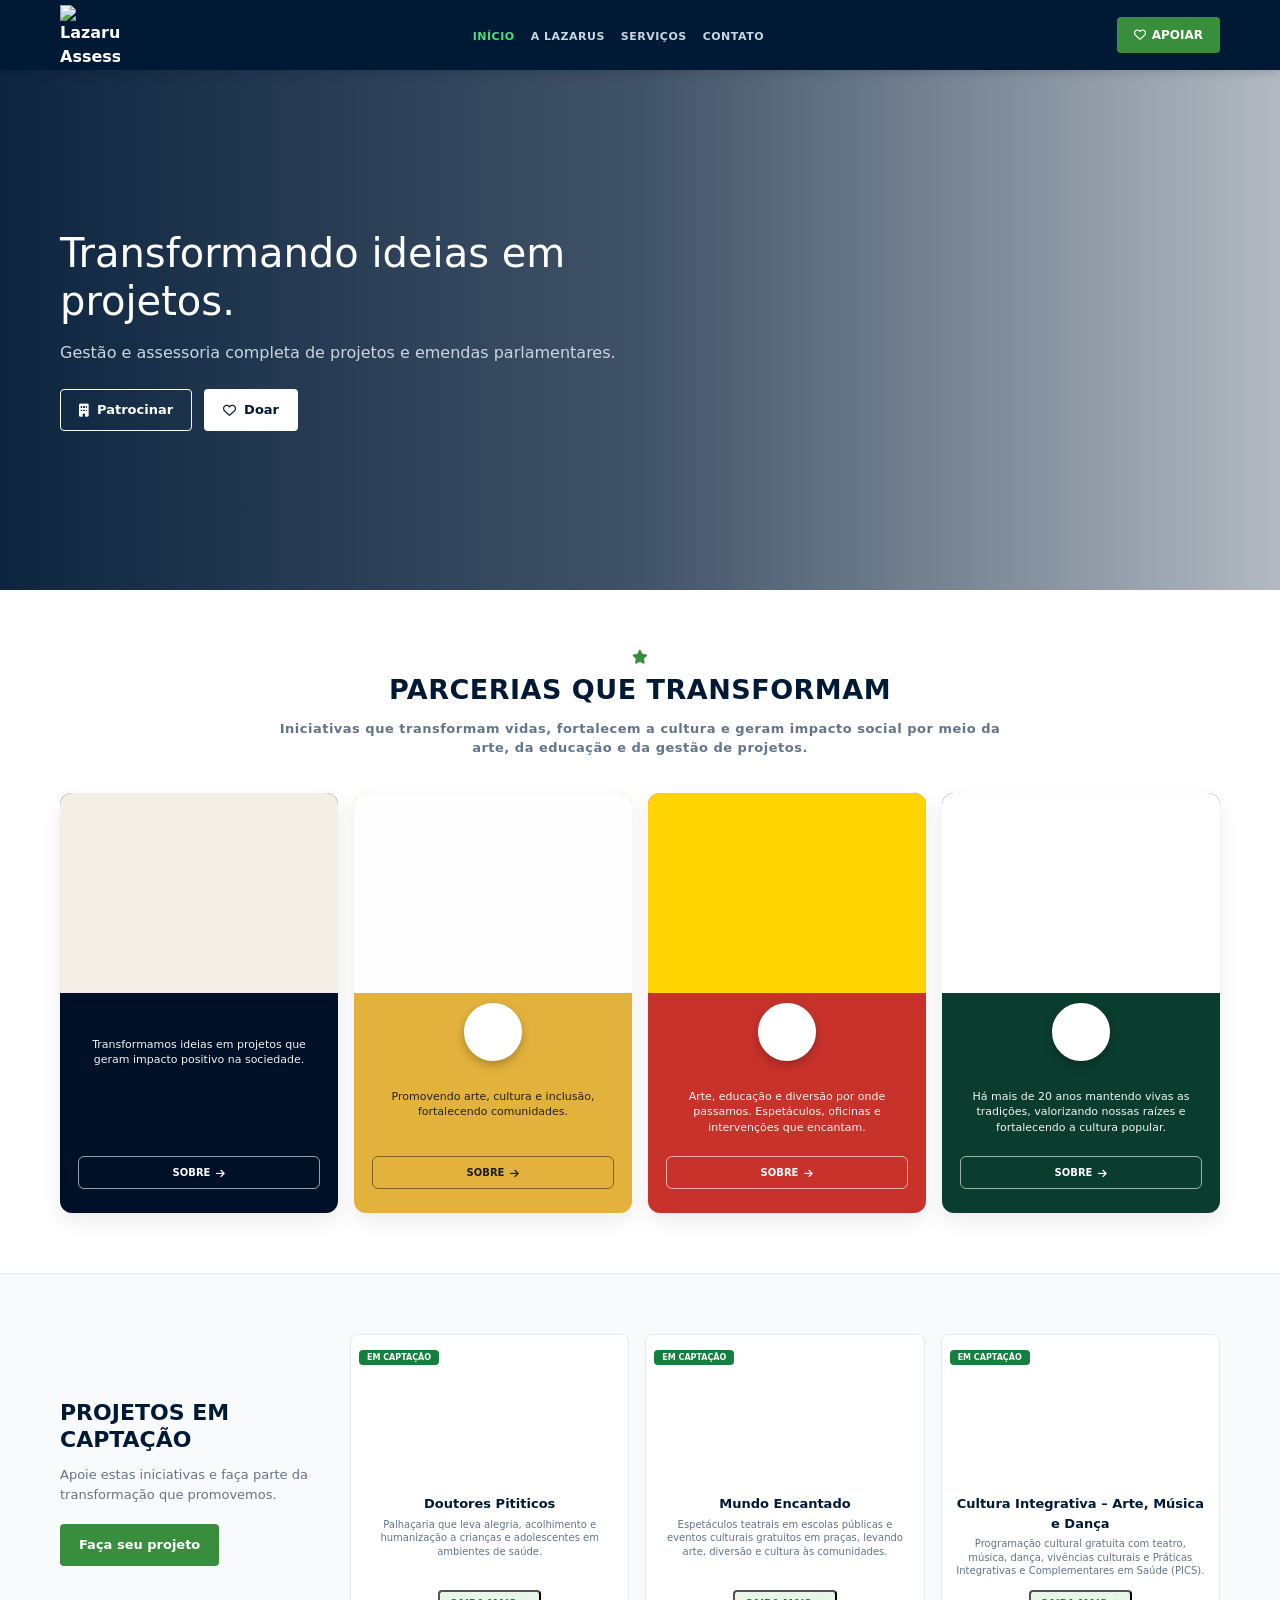
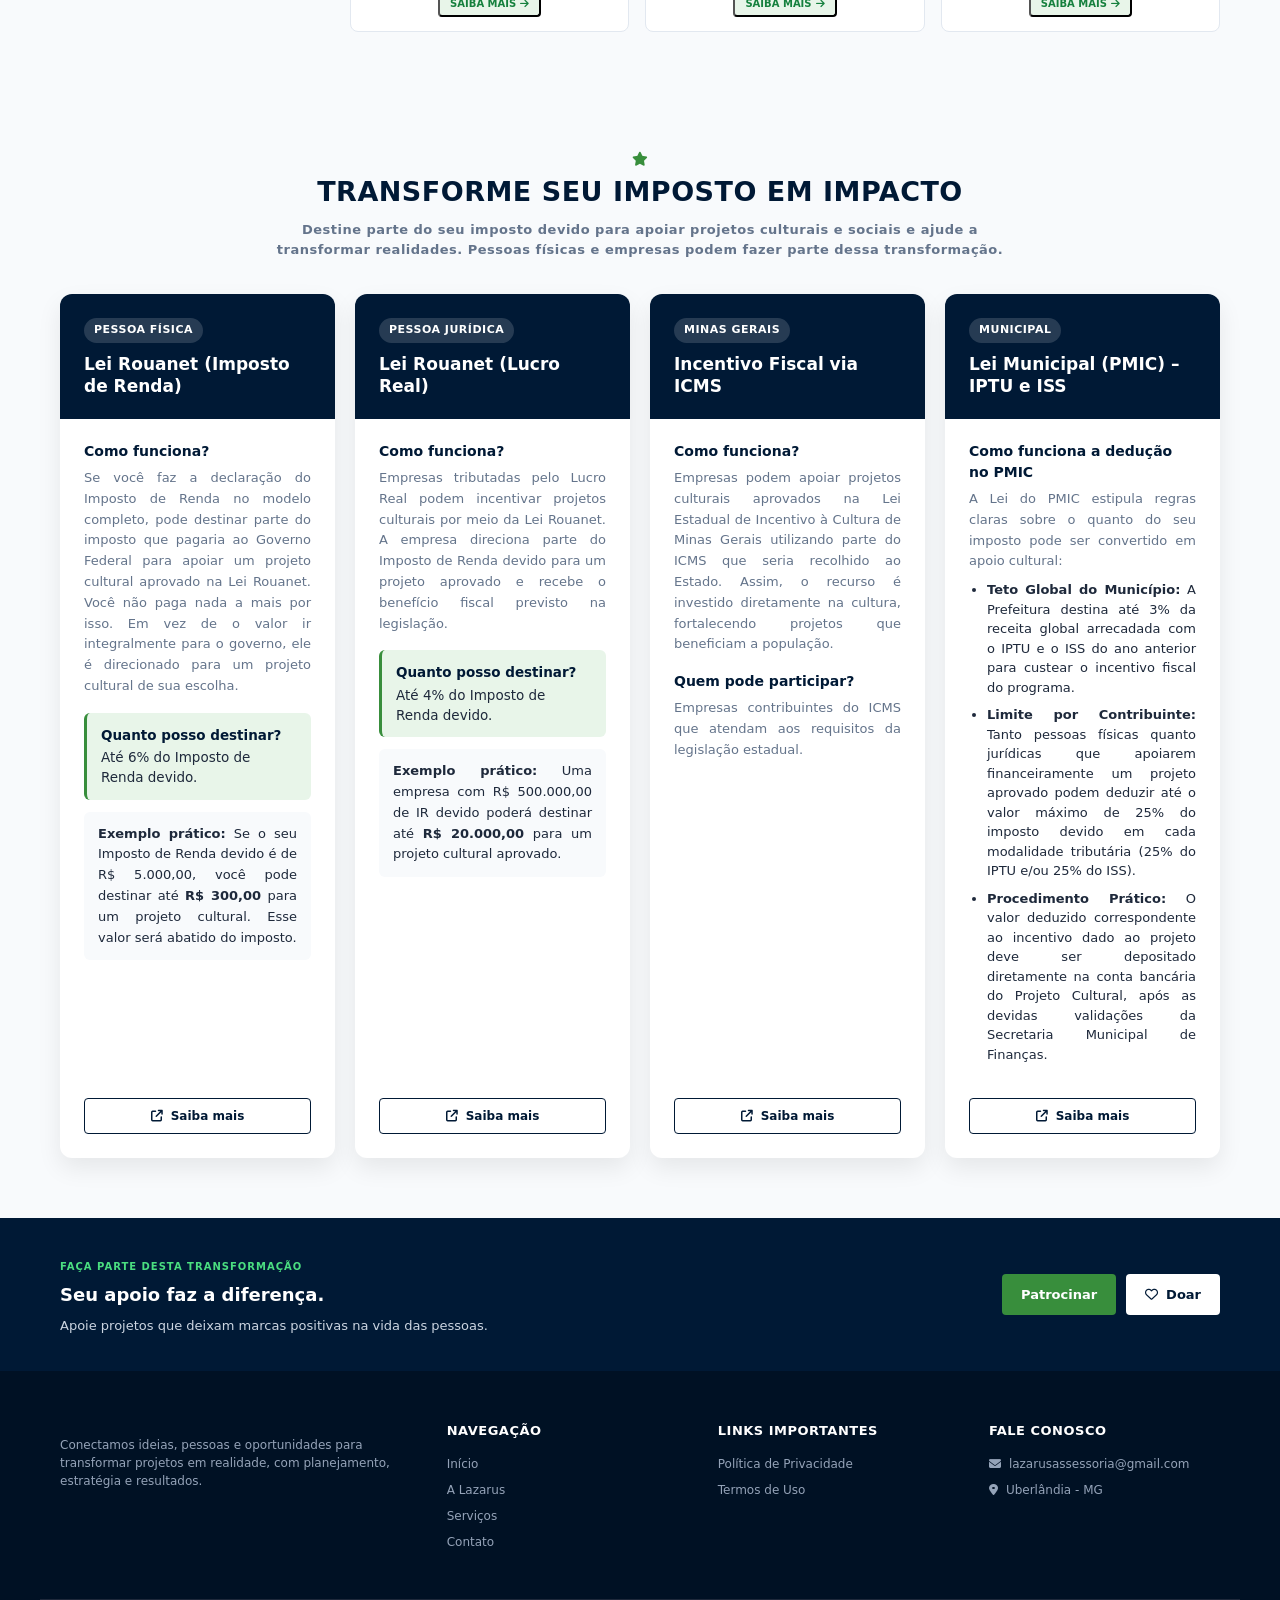
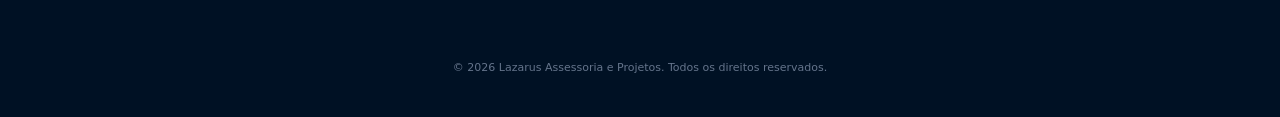
==== index.html @ 5379d619 "primeiro feitos As alterações  que a cliente pediu" ====
<!doctype html>
<html lang="pt-BR">
  <head>
    <meta charset="UTF-8" />
    <meta name="viewport" content="width=device-width, initial-scale=1.0" />
    <title>Lazarus - Assessoria e Projetos</title>
    <!-- Ícones FontAwesome -->
    <link
      rel="stylesheet"
      href="https://cdnjs.cloudflare.com/ajax/libs/font-awesome/6.4.0/css/all.min.css"
    />
    <link rel="stylesheet" href="style.css" />
  </head>
  <body>
    <!-- HEADER & NAVEGAÇÃO -->
    <header class="header">
      <div class="container header-container">
        <a href="index.html" class="logo"
          ><img
            src="imagens/logos/logo.png"
            alt="Lazarus Assessoria e Projetos"
            width="60"
            height="60"
            fetchpriority="high"
        /></a>

        <nav class="navbar">
          <ul class="nav-links">
            <li><a href="index.html" class="active">INÍCIO</a></li>
            <li><a href="sobre.html">A LAZARUS</a></li>
            <li><a href="servicos.html">SERVIÇOS</a></li>
            <li><a href="contato.html">CONTATO</a></li>
          </ul>
        </nav>

        <a href="contato.html" class="btn btn-header">
          <i class="fa-regular fa-heart"></i>APOIAR
        </a>

        <button
          class="menu-toggle"
          id="menuToggle"
          aria-label="Abrir menu"
          aria-expanded="false"
        >
          <i class="fa-solid fa-bars"></i>
        </button>
      </div>
    </header>

    <!-- HERO SECTION -->
    <section class="hero">
      <div class="hero-bg-overlay"></div>
      <div class="container hero-container">
        <div class="hero-content">
          <h1>Transformando ideias em projetos.</h1>
          <p>
            Gestão e assessoria completa de projetos e emendas parlamentares.
          </p>
          <div class="hero-buttons">
            <a href="contato.html" class="btn btn-outline"
              ><i class="fa-solid fa-building"></i> Patrocinar</a
            >
            <a href="contato.html" class="btn btn-white"
              ><i class="fa-regular fa-heart"></i> Doar</a
            >
          </div>
        </div>
      </div>
    </section>

    <!-- NOSSOS ECOSSISTEMAS DE IMPACTO -->
    <section class="section ecosystem-section" id="ecossistemas">
      <div class="container">
        <div class="section-title-center">
          <i class="fa-solid fa-star star-icon-small"></i>
          <h2>PARCERIAS QUE TRANSFORMAM</h2>
          <p>
            Iniciativas que transformam vidas, fortalecem a cultura e geram
            impacto social por meio da arte, da educação e da gestão de
            projetos.
          </p>
        </div>

        <div class="ecosystem-grid">
          <div class="eco-card eco-lazarus">
            <div
              class="eco-card-header-img eco-logo-box"
              style="background-image: url(&quot;imagens/logos/logoBranca.jpeg&quot;)"
              role="img"
              aria-label="Lazarus"
            ></div>
            <div class="eco-card-content">
              <p>
                Transformamos ideias em projetos que geram impacto positivo na
                sociedade.
              </p>
              <a href="sobre.html" class="btn-eco-outline"
                >SOBRE <i class="fa-solid fa-arrow-right"></i
              ></a>
            </div>
          </div>
          <div class="eco-card eco-7ato">
            <div
              class="eco-card-header-img eco-logo-box"
              style="background-image: url(&quot;imagens/logos/logoOng.jpeg&quot;)"
              role="img"
              aria-label="ONG 7º Ato"
            >
              <div
                class="eco-badge-circle"
                style="background-image: url(imagens/pontoDeC.jpeg)"
              ></div>
            </div>
            <div class="eco-card-content">
              <p>
                Promovendo arte, cultura e inclusão, fortalecendo comunidades.
              </p>
              <a href="7ato.html" class="btn-eco-outline"
                >SOBRE <i class="fa-solid fa-arrow-right"></i
              ></a>
            </div>
          </div>
          <div class="eco-card eco-circo">
            <div
              class="eco-card-header-img eco-logo-box"
              style="background-image: url(imagens/cards/logocirco.jpg)"
              role="img"
              aria-label="Circo Pititico"
            >
              <div
                class="eco-badge-circle"
                style="background-image: url(imagens/logos/pontoDeC.jpeg)"
              ></div>
            </div>
            <div class="eco-card-content">
              <p>
                Arte, educação e diversão por onde passamos. Espetáculos,
                oficinas e intervenções que encantam.
              </p>
              <a href="circo.html" class="btn-eco-outline"
                >SOBRE <i class="fa-solid fa-arrow-right"></i
              ></a>
            </div>
          </div>
          <div class="eco-card eco-estrela">
            <div
              class="eco-card-header-img eco-logo-box"
              style="background-image: url(imagens/capas/Capadoprosas.jpeg)"
              role="img"
              aria-label="Associação Estrela do Oriente"
            >
              <div
                class="eco-badge-circle"
                style="background-image: url(pontoDeC.jpeg)"
              ></div>
            </div>
            <div class="eco-card-content">
              <p>
                Há mais de 20 anos mantendo vivas as tradições, valorizando
                nossas raízes e fortalecendo a cultura popular.
              </p>
              <a href="associacao.html" class="btn-eco-outline"
                >SOBRE <i class="fa-solid fa-arrow-right"></i
              ></a>
            </div>
          </div>
        </div>
      </div>
    </section>

    <!-- PROJETOS EM CAPTAÇÃO -->
    <section class="section-captacao-home">
      <div class="container">
        <div class="captacao-home-grid">
          <!-- Coluna Esquerda -->
          <div class="captacao-home-left">
            <h2>PROJETOS EM CAPTAÇÃO</h2>
            <p>
              Apoie estas iniciativas e faça parte da transformação que
              promovemos.
            </p>
            <a href="contato.html" class="btn btn-green-fill"
              >Faça seu projeto</a
            >
          </div>

          <!-- Coluna Direita: Cards de Projetos -->
          <div class="captacao-home-cards">
            <div class="card-captacao">
              <div
                class="card-captacao-img logo-img"
                style="background-image: url(&quot;imagens/cards/doutores.jpeg&quot;)"
                role="img"
                aria-label="Doutores Pititicos"
              >
                <span class="tag-captacao">EM CAPTAÇÃO</span>
              </div>
              <div class="card-captacao-body">
                <h4>Doutores Pititicos</h4>
                <p>
                  Palhaçaria que leva alegria, acolhimento e humanização a
                  crianças e adolescentes em ambientes de saúde.
                </p>
                <button
                  type="button"
                  class="btn-card-action"
                  data-projeto="doutores"
                >
                  SAIBA MAIS <i class="fa-solid fa-arrow-right"></i>
                </button>
              </div>
            </div>
            <div class="card-captacao">
              <div
                class="card-captacao-img logo-img"
                style="background-image: url(&quot;imagens/cards/mundoLogo.jpeg&quot;)"
                role="img"
                aria-label="Mundo Encantado"
              >
                <span class="tag-captacao">EM CAPTAÇÃO</span>
              </div>
              <div class="card-captacao-body">
                <h4>Mundo Encantado</h4>
                <p>
                  Espetáculos teatrais em escolas públicas e eventos culturais
                  gratuitos em praças, levando arte, diversão e cultura às
                  comunidades.
                </p>
                <button
                  type="button"
                  class="btn-card-action"
                  data-projeto="mundo"
                >
                  SAIBA MAIS <i class="fa-solid fa-arrow-right"></i>
                </button>
              </div>
            </div>
            <div class="card-captacao">
              <div
                class="card-captacao-img logo-img"
                style="background-image: url(&quot;imagens/cards/logoCultura.jpeg&quot;)"
                role="img"
                aria-label="Cultura Integrativa – Arte, Música e Dança"
              >
                <span class="tag-captacao">EM CAPTAÇÃO</span>
              </div>
              <div class="card-captacao-body">
                <h4>Cultura Integrativa – Arte, Música e Dança</h4>
                <p>
                  Programação cultural gratuita com teatro, música, dança,
                  vivências culturais e Práticas Integrativas e Complementares
                  em Saúde (PICS).
                </p>
                <button
                  type="button"
                  class="btn-card-action"
                  data-projeto="cultura"
                >
                  SAIBA MAIS <i class="fa-solid fa-arrow-right"></i>
                </button>
              </div>
            </div>
          </div>
        </div>
      </div>
    </section>

    <dialog
      class="projeto-modal"
      id="modal-doutores"
      aria-labelledby="titulo-doutores"
    >
      <div class="projeto-modal-inner">
        <button type="button" class="projeto-modal-close" aria-label="Fechar">
          &times;
        </button>
        <h3 id="titulo-doutores">
          DOUTORES PITITICOS – A ARTE QUE ACOLHE E TRANSFORMA
        </h3>
        <p>
          A arte também tem espaço nos ambientes de saúde! O projeto Doutores
          Pititicos leva a palhaçaria, a música, o humor e o improviso para
          dentro de hospitais e instituições de atendimento, transformando
          momentos de internação, tratamento e reabilitação em experiências de
          interação, acolhimento e alegria.
        </p>
        <p>
          Por meio de intervenções artísticas realizadas por artistas
          caracterizados como palhaços, o projeto aproxima a arte de pacientes,
          acompanhantes e profissionais da saúde, criando momentos de
          descontração, expressão e convivência em ambientes onde o acesso às
          atividades culturais é naturalmente mais restrito.
        </p>
        <p>
          Ao longo de sete meses, serão realizadas 84 visitas artísticas
          gratuitas, distribuídas entre o Centro de Internação Pediátrico (CIP),
          a AACD e o Hospital Municipal de Uberlândia, contemplando 28 visitas
          em cada instituição.
        </p>
        <p>
          Mais do que levar entretenimento, os Doutores Pititicos levam a
          cultura até onde o público está, valorizando a arte como experiência
          de encontro, expressão e humanização.
        </p>
        <p>
          Apoiar os Doutores Pititicos é investir na presença da arte em espaços
          de cuidado, levando cultura, sensibilidade e momentos de alegria a
          quem mais precisa.
        </p>
        <p class="projeto-pronac">PRONAC: 268865 | Lei Rouanet – Art. 18</p>
      </div>
    </dialog>

    <dialog
      class="projeto-modal"
      id="modal-mundo"
      aria-labelledby="titulo-mundo"
    >
      <div class="projeto-modal-inner">
        <button type="button" class="projeto-modal-close" aria-label="Fechar">
          &times;
        </button>
        <h3 id="titulo-mundo">
          MUNDO ENCANTADO – TEATRO, IMAGINAÇÃO E ALEGRIA
        </h3>
        <p>
          A infância merece viver a magia da arte e da cultura! O Mundo
          Encantado é um circuito cultural que leva o teatro infantil, a
          imaginação, a brincadeira e a convivência para escolas públicas e
          praças, aproximando crianças, famílias e comunidades de experiências
          culturais gratuitas.
        </p>
        <p>
          O projeto tem como destaque o espetáculo teatral infantil “Hoje Vai
          Ter Festa!”, uma apresentação que combina palhaçaria, humor, música e
          interação com o público, convidando as crianças a participar de uma
          aventura cheia de diversão e imaginação.
        </p>
        <p>
          A programação prevê 40 apresentações teatrais gratuitas, sendo 30 em
          escolas públicas de Uberlândia e 10 em Perdizes (MG). Além do circuito
          escolar, serão realizados cinco eventos culturais e recreativos em
          praças públicas, com cinco brinquedos infláveis disponibilizados
          gratuitamente durante quatro horas por evento.
        </p>
        <p>
          Para ampliar a comunicação e aproximar ainda mais o projeto das
          comunidades, também serão produzidos e distribuídos gratuitamente 10
          mil cartões-postais.
        </p>
        <p>
          O Mundo Encantado promove o encontro entre arte, educação, lazer e
          comunidade, criando oportunidades para que crianças e famílias tenham
          acesso à cultura em espaços próximos de sua realidade.
        </p>
        <p>
          Apoiar o Mundo Encantado é investir na formação cultural das crianças,
          valorizar as artes cênicas e levar experiências de alegria, imaginação
          e convivência a diferentes comunidades.
        </p>
        <p class="projeto-pronac">PRONAC: 2611162 | Lei Rouanet</p>
        <div class="projeto-contato">
          <a
            href="https://wa.me/5534997932087"
            target="_blank"
            rel="noopener noreferrer"
            class="projeto-wpp"
            aria-label="Falar pelo WhatsApp"
          >
            <i class="fa-brands fa-whatsapp"></i>
          </a>
          <span class="projeto-tel">(34) 99793-2087</span>
          <a class="projeto-mail" href="mailto:lazarusassessoria@gmail.com"
            ><i class="fa-solid fa-envelope"></i> lazarusassessoria@gmail.com</a
          >
        </div>
      </div>
    </dialog>

    <dialog
      class="projeto-modal"
      id="modal-cultura"
      aria-labelledby="titulo-cultura"
    >
      <div class="projeto-modal-inner">
        <button type="button" class="projeto-modal-close" aria-label="Fechar">
          &times;
        </button>
        <h3 id="titulo-cultura">CULTURA INTEGRATIVA – ARTE, MÚSICA E DANÇA</h3>
        <p>
          Cultura, arte e práticas integrativas em uma proposta que valoriza a
          expressão, a convivência e o bem-estar.
        </p>
        <p>
          O Cultura Integrativa – Arte, Música e Dança é uma iniciativa que
          reúne atividades culturais, artísticas e práticas integrativas em uma
          programação gratuita e continuada em Uberlândia, ampliando o acesso da
          população a experiências de criatividade, expressão, movimento e
          cuidado.
        </p>
        <p>
          O projeto contempla quatro eixos de atividades: Teatro e Expressão
          Cênica, Música, Dança e Movimento e Vivências Culturais. A programação
          inclui técnicas teatrais, jogos cênicos, improvisação, canto, coral,
          musicalização, experimentação de instrumentos, dança, Biodança, Dança
          Circular, Yoga, Arteterapia, Musicoterapia, Meditação e Terapia
          Comunitária Integrativa.
        </p>
        <p>
          Além da programação cultural, serão oferecidos atendimentos gratuitos
          em Práticas Integrativas e Complementares em Saúde (PICS), com Reiki e
          Acupuntura, ampliando as oportunidades de acesso da comunidade a
          práticas integrativas de cuidado e bem-estar.
        </p>
        <p>
          Ao longo de oito meses de execução, serão realizadas 256 atividades
          culturais gratuitas, distribuídas entre os quatro eixos de
          programação, além dos atendimentos em PICS.
        </p>
        <p>
          A iniciativa busca integrar diferentes experiências culturais e
          práticas de cuidado, proporcionando à população oportunidades de
          participação, expressão artística, convivência e atenção ao bem-estar.
        </p>
        <p>
          Apoiar o Cultura Integrativa é contribuir para aproximar cultura, arte
          e práticas integrativas, ampliando o acesso da população a atividades
          culturais e atendimentos gratuitos de Reiki e Acupuntura.
        </p>
        <div class="projeto-contato">
          <a
            href="https://wa.me/5534997932087"
            target="_blank"
            rel="noopener noreferrer"
            class="projeto-wpp"
            aria-label="Falar pelo WhatsApp"
          >
            <i class="fa-brands fa-whatsapp"></i>
          </a>
          <span class="projeto-tel">(34) 99793-2087</span>
          <a class="projeto-mail" href="mailto:lazarusassessoria@gmail.com"
            ><i class="fa-solid fa-envelope"></i> lazarusassessoria@gmail.com</a
          >
        </div>
      </div>
    </dialog>

    <!-- SEÇÃO: INCENTIVO FISCAL E DOAÇÃO VIA IR -->
    <section class="section section-incentivos" id="incentivos-fiscais">
      <div class="container">
        <div class="section-title-center">
          <i class="fa-solid fa-star star-icon-small"></i>
          <h2>TRANSFORME SEU IMPOSTO EM IMPACTO</h2>
          <p>
            Destine parte do seu imposto devido para apoiar projetos culturais e
            sociais e ajude a transformar realidades. Pessoas físicas e empresas
            podem fazer parte dessa transformação.
          </p>
        </div>

        <!-- ABAS / CARDS DE INCENTIVO -->
        <div class="incentivos-grid">
          <!-- CARD 1: ROUANET PF -->
          <div class="incentivo-card">
            <div class="inc-header">
              <span class="inc-tag">PESSOA FÍSICA</span>
              <h3>Lei Rouanet (Imposto de Renda)</h3>
            </div>
            <div class="inc-body">
              <h4>Como funciona?</h4>
              <p>
                Se você faz a declaração do Imposto de Renda no modelo completo,
                pode destinar parte do imposto que pagaria ao Governo Federal
                para apoiar um projeto cultural aprovado na Lei Rouanet. Você
                não paga nada a mais por isso. Em vez de o valor ir
                integralmente para o governo, ele é direcionado para um projeto
                cultural de sua escolha.
              </p>

              <div class="inc-highlight">
                <strong>Quanto posso destinar?</strong>
                <span>Até 6% do Imposto de Renda devido.</span>
              </div>

              <div class="inc-example">
                <p>
                  <strong>Exemplo prático:</strong> Se o seu Imposto de Renda
                  devido é de R$ 5.000,00, você pode destinar até
                  <strong>R$ 300,00</strong> para um projeto cultural. Esse
                  valor será abatido do imposto.
                </p>
              </div>
            </div>
            <a
              href="https://portaldoincentivo.com.br/visitors/how_encourage/1"
              target="_blank"
              rel="noopener noreferrer"
              class="btn btn-outline-navy btn-inc-link"
              ><i class="fa-solid fa-arrow-up-right-from-square"></i> Saiba
              mais</a
            >
          </div>

          <!-- CARD 2: ROUANET PJ -->
          <div class="incentivo-card">
            <div class="inc-header">
              <span class="inc-tag">PESSOA JURÍDICA</span>
              <h3>Lei Rouanet (Lucro Real)</h3>
            </div>
            <div class="inc-body">
              <h4>Como funciona?</h4>
              <p>
                Empresas tributadas pelo Lucro Real podem incentivar projetos
                culturais por meio da Lei Rouanet. A empresa direciona parte do
                Imposto de Renda devido para um projeto aprovado e recebe o
                benefício fiscal previsto na legislação.
              </p>

              <div class="inc-highlight">
                <strong>Quanto posso destinar?</strong>
                <span>Até 4% do Imposto de Renda devido.</span>
              </div>

              <div class="inc-example">
                <p>
                  <strong>Exemplo prático:</strong> Uma empresa com R$
                  500.000,00 de IR devido poderá destinar até
                  <strong>R$ 20.000,00</strong> para um projeto cultural
                  aprovado.
                </p>
              </div>
            </div>
            <a
              href="https://portaldoincentivo.com.br/visitors/how_encourage/1"
              target="_blank"
              rel="noopener noreferrer"
              class="btn btn-outline-navy btn-inc-link"
              ><i class="fa-solid fa-arrow-up-right-from-square"></i> Saiba
              mais</a
            >
          </div>

          <!-- CARD: ICMS MINAS GERAIS (LEIC) -->
          <div class="incentivo-card">
            <div class="inc-header">
              <span class="inc-tag">MINAS GERAIS</span>
              <h3>Incentivo Fiscal via ICMS</h3>
            </div>
            <div class="inc-body">
              <h4>Como funciona?</h4>
              <p>
                Empresas podem apoiar projetos culturais aprovados na Lei
                Estadual de Incentivo à Cultura de Minas Gerais utilizando parte
                do ICMS que seria recolhido ao Estado. Assim, o recurso é
                investido diretamente na cultura, fortalecendo projetos que
                beneficiam a população.
              </p>
              <h4>Quem pode participar?</h4>
              <p>
                Empresas contribuintes do ICMS que atendam aos requisitos da
                legislação estadual.
              </p>
            </div>
            <a
              href="https://www.secult.mg.gov.br/documentos/lei-estadual-de-incentivo-a-cultura-leic"
              target="_blank"
              rel="noopener noreferrer"
              class="btn btn-outline-navy btn-inc-link"
              ><i class="fa-solid fa-arrow-up-right-from-square"></i> Saiba
              mais</a
            >
          </div>

          <!-- CARD 3: MUNICIPAL PMIC -->
          <div class="incentivo-card">
            <div class="inc-header">
              <span class="inc-tag">MUNICIPAL</span>
              <h3>Lei Municipal (PMIC) – IPTU e ISS</h3>
            </div>
            <div class="inc-body">
              <h4>Como funciona a dedução no PMIC</h4>
              <p>
                A Lei do PMIC estipula regras claras sobre o quanto do seu
                imposto pode ser convertido em apoio cultural:
              </p>
              <ul class="inc-list">
                <li>
                  <strong>Teto Global do Município:</strong> A Prefeitura
                  destina até 3% da receita global arrecadada com o IPTU e o ISS
                  do ano anterior para custear o incentivo fiscal do programa.
                </li>
                <li>
                  <strong>Limite por Contribuinte:</strong> Tanto pessoas
                  físicas quanto jurídicas que apoiarem financeiramente um
                  projeto aprovado podem deduzir até o valor máximo de 25% do
                  imposto devido em cada modalidade tributária (25% do IPTU e/ou
                  25% do ISS).
                </li>
                <li>
                  <strong>Procedimento Prático:</strong> O valor deduzido
                  correspondente ao incentivo dado ao projeto deve ser
                  depositado diretamente na conta bancária do Projeto Cultural,
                  após as devidas validações da Secretaria Municipal de
                  Finanças.
                </li>
              </ul>
            </div>
            <a
              href="https://www.uberlandia.mg.gov.br/prefeitura/secretarias/cultura-e-turismo/pmic/"
              target="_blank"
              rel="noopener noreferrer"
              class="btn btn-outline-navy btn-inc-link"
              ><i class="fa-solid fa-arrow-up-right-from-square"></i> Saiba
              mais</a
            >
          </div>
        </div>
      </div>
    </section>

    <!-- CTA BANNER -->
    <section class="cta-banner">
      <div class="container cta-flex">
        <div class="cta-text">
          <span class="cta-sub">FAÇA PARTE DESTA TRANSFORMAÇÃO</span>
          <h3>Seu apoio faz a diferença.</h3>
          <p>Apoie projetos que deixam marcas positivas na vida das pessoas.</p>
        </div>
        <div class="cta-actions">
          <a href="contato.html" class="btn btn-green-fill">Patrocinar</a>
          <a href="contato.html" class="btn btn-white-fill"
            ><i class="fa-regular fa-heart"></i>Doar</a
          >
        </div>
      </div>
    </section>

    <!-- FOOTER -->
    <footer class="footer">
      <div class="container footer-grid">
        <div class="footer-brand">
          <p>
            Conectamos ideias, pessoas e oportunidades para transformar projetos
            em realidade, com planejamento, estratégia e resultados.
          </p>
        </div>

        <div class="footer-col">
          <h4>NAVEGAÇÃO</h4>
          <ul>
            <li><a href="index.html">Início</a></li>
            <li><a href="sobre.html">A Lazarus</a></li>
            <li><a href="servicos.html">Serviços</a></li>
            <li><a href="contato.html">Contato</a></li>
          </ul>
        </div>

        <div class="footer-col">
          <h4>LINKS IMPORTANTES</h4>
          <ul>
            <li>
              <a href="politicaDePrivacidade.html">Política de Privacidade</a>
            </li>
            <li><a href="TermosDeUso.html">Termos de Uso</a></li>
          </ul>
        </div>

        <div class="footer-col">
          <h4>FALE CONOSCO</h4>
          <ul class="contact-info">
            <li>
              <i class="fa-solid fa-envelope"></i> lazarusassessoria@gmail.com
            </li>
            <li><i class="fa-solid fa-location-dot"></i> Uberlândia - MG</li>
          </ul>
        </div>
      </div>

      <div class="footer-bottom">
        <p>
          © 2026 Lazarus Assessoria e Projetos. Todos os direitos reservados.
        </p>
      </div>
    </footer>

    <script src="script.js"></script>
    <script>
      document.querySelectorAll("[data-projeto]").forEach(function (btn) {
        btn.addEventListener("click", function () {
          var m = document.getElementById("modal-" + btn.dataset.projeto);
          if (m && m.showModal) m.showModal();
        });
      });
      document.querySelectorAll(".projeto-modal").forEach(function (m) {
        m.addEventListener("click", function (e) {
          if (e.target === m) m.close();
        });
        m.querySelector(".projeto-modal-close").addEventListener(
          "click",
          function () {
            m.close();
          },
        );
      });
    </script>
  </body>
</html>
---- style.css ----
/* --- RESET E ESTILOS BASE --- */

/* --- HEADER --- */

.header-container {
  display: flex;
  align-items: center;
  justify-content: space-between;
  height: 70px;
}

/* --- ALINHAMENTO E TAMANHO DA LOGO NO HEADER --- */

.logo img {
  max-height: 150px;
  width: auto;
  object-fit: contain;
  display: block;
  transition: transform 0.2s ease;
}

.logo img:hover {
  transform: scale(1.03);
}

.brand-name {
  font-weight: 800;
  font-size: 18px;
  letter-spacing: 2px;
}

.brand-sub {
  font-size: 8px;
  letter-spacing: 1px;
  color: #a0aec0;
}

/* --- HERO SECTION --- */

.hero {
  position: relative;
  background-image: url('imagens/capas/capa.jpeg');
  background-size: cover;
  background-position: center;
  min-height: 520px;
  display: flex;
  align-items: center;
  color: var(--white);
}

.hero-bg-overlay {
  position: absolute;
  top: 0;
  left: 0;
  width: 100%;
  height: 100%;
  background: linear-gradient(90deg, rgba(0, 25, 53, 0.95) 0%, rgba(0, 25, 53, 0.75) 50%, rgba(0, 25, 53, 0.3) 100%);
}

.hero-container {
  position: relative;
  z-index: 2;
}

.hero-content {
  max-width: 650px;
}

.hero-content h1 {
  font-size: 40px;
  line-height: 1.2;
  font-weight: 400;
  margin-bottom: 16px;
}

.hero-content .highlight {
  color: #4ade80;
}

.hero-content p {
  font-size: 16px;
  color: #cbd5e1;
  margin-bottom: 24px;
}

.hero-buttons {
  display: flex;
  flex-wrap: wrap;
  gap: 12px;
}

.btn {
  padding: 10px 18px;
  border-radius: 4px;
  font-size: 13px;
  font-weight: 600;
  text-decoration: none;
  display: inline-flex;
  align-items: center;
  gap: 8px;
  cursor: pointer;
  border: 1px solid transparent;
  transition: all 0.3s;
}

.btn-green {
  background-color: var(--brand-green);
  color: var(--white);
}

.btn-outline {
  border-color: var(--white);
  color: var(--white);
}

.btn-white {
  background-color: var(--white);
  color: var(--primary-navy);
}

.btn-dark {
  background-color: var(--secondary-navy);
  color: var(--white);
}

/* --- STATS SECTION --- */

.stats-section {
  background-color: var(--white);
  padding: 25px 0;
  border-bottom: 1px solid #e5e7eb;
}

.stats-grid {
  display: grid;
  grid-template-columns: repeat(auto-fit, minmax(160px, 1fr));
  gap: 20px;
  text-align: center;
}

/* --- SECTIONS & CARDS --- */

.section {
  padding: 60px 0;
}

.bg-light {
  background-color: var(--bg-light);
}

.section-header {
  display: flex;
  justify-content: space-between;
  align-items: center;
  margin-bottom: 30px;
}

.section-header h2 {
  font-size: 20px;
  color: var(--primary-navy);
  font-weight: 800;
  letter-spacing: 0.5px;
}

.cards-grid {
  display: grid;
  grid-template-columns: repeat(auto-fit, minmax(250px, 1fr));
  gap: 20px;
}

.project-card {
  background: var(--white);
  border-radius: 8px;
  overflow: hidden;
  box-shadow: 0 4px 12px rgba(0, 0, 0, 0.05);
  border: 1px solid #e5e7eb;
}

.card-body {
  padding: 16px;
}

.card-body h3 {
  font-size: 16px;
  margin-bottom: 6px;
  color: var(--primary-navy);
}

.card-body p {
  font-size: 13px;
  color: var(--text-gray);
  margin-bottom: 12px;
}

.badge-green {
  background-color: #dcfce7;
  color: #15803d;
}

.badge-blue {
  background-color: #dbeafe;
  color: #1d4ed8;
}

.badge-yellow {
  background-color: #fef3c7;
  color: #b45309;
}

/* --- ÁREAS DE ATUAÇÃO E MVV --- */

.text-center {
  text-align: center;
}

.areas-grid {
  display: flex;
  justify-content: center;
  flex-wrap: wrap;
  gap: 25px;
  margin-bottom: 50px;
}

.area-item {
  display: flex;
  flex-direction: column;
  align-items: center;
  width: 90px;
}

.icon-circle {
  width: 55px;
  height: 55px;
  border-radius: 50%;
  background: var(--white);
  display: flex;
  align-items: center;
  justify-content: center;
  font-size: 20px;
  color: var(--brand-green);
  box-shadow: 0 4px 10px rgba(0,0,0,0.06);
  margin-bottom: 8px;
}

.area-item span {
  font-size: 12px;
  font-weight: 600;
  color: var(--text-dark);
}

.mvv-grid {
  display: grid;
  grid-template-columns: repeat(auto-fit, minmax(280px, 1fr));
  gap: 20px;
}

.mvv-card {
  background: var(--white);
  padding: 24px;
  border-radius: 8px;
  box-shadow: 0 2px 8px rgba(0,0,0,0.04);
}

.mvv-icon {
  font-size: 28px;
  color: var(--brand-green);
  margin-bottom: 12px;
}

.mvv-card h4 {
  font-size: 14px;
  color: var(--primary-navy);
  margin-bottom: 8px;
}

.mvv-card p {
  font-size: 12px;
  color: var(--text-gray);
}

/* --- CTA BANNER --- */

.cta-text p {
  color: #cbd5e1;
  font-size: 13px;
}

/* --- FOOTER --- */

.footer-brand p {
  margin: 15px 0;
  line-height: 1.5;
}

.social-links {
  display: flex;
  gap: 12px;
}

.social-links a {
  color: var(--white);
  background: #1e293b;
  width: 32px;
  height: 32px;
  border-radius: 50%;
  display: flex;
  align-items: center;
  justify-content: center;
  text-decoration: none;
}

.footer-col h4 {
  color: var(--white);
  font-size: 13px;
  margin-bottom: 16px;
  letter-spacing: 0.5px;
}

.footer-col ul {
  list-style: none;
}

.footer-col ul li {
  margin-bottom: 8px;
}

.footer-col ul a {
  color: #94a3b8;
  text-decoration: none;
  transition: color 0.2s;
}

.footer-col ul a:hover {
  color: var(--white);
}

.contact-info li {
  display: flex;
  align-items: center;
  gap: 8px;
}

.btn-whatsapp {
  display: inline-flex;
  align-items: center;
  gap: 8px;
  background-color: #16a34a;
  color: var(--white);
  text-decoration: none;
  padding: 8px 12px;
  border-radius: 4px;
  font-weight: 600;
  margin-top: 10px;
}

.footer-bottom {
  text-align: center;
  padding: 20px 0;
  font-size: 11px;
  color: #64748b;
}

/* --- RESPONSIVIDADE --- */

/* --- RESET E VARIÁVEIS --- */

* {
  margin: 0;
  padding: 0;
  box-sizing: border-box;
}

:root {
  --primary-navy: #001935;
  --secondary-navy: #002b52;
  --brand-green: #388e3c;
  --light-green: #e8f5e9;
  --bg-light: #f8fafc;
  --text-dark: #1e293b;
  --text-gray: #6b7280;
  --white: #ffffff;
  --font-main: 'Segoe UI', system-ui, -apple-system, sans-serif;
  --navy-dark: #001124;
  --navy-main: #001935;
  --navy-card: #00254a;
  --green-main: #388e3c;
  --green-light: #4ade80;
  --bg-yellow: #ffcc00;
  --text-muted: #64748b;
}

body {
  font-family: 'Segoe UI', system-ui, sans-serif;
  color: var(--text-dark);
  line-height: 1.5;
  background: #fff;
}

.container {
  width: 100%;
  max-width: 1200px;
  margin: 0 auto;
  padding: 0 20px;
}

/* --- HEADER & FOOTER UNIFICADOS --- */

.header {
  color: #fff;
  position: sticky;
  top: 0;
  z-index: 1000;
  box-shadow: 0 2px 10px rgba(0, 0, 0, 0.15);
  background: var(--navy-main);
  height: 70px;
  display: flex;
  align-items: center;
}

.header .container {
  display: flex;
  align-items: center;
  justify-content: space-between;
}

.logo {
  display: flex;
  align-items: center;
  text-decoration: none;
  height: 100%;
  gap: 8px;
  color: #fff;
  font-weight: bold;
}

.logo.logo-white {
  height: auto;
}

.logo.logo-white img {
  max-height: 56px;
}

.nav-links {
  display: flex;
  list-style: none;
  gap: 16px;
}

.nav-links a {
  color: #cbd5e1;
  text-decoration: none;
  font-size: 11px;
  font-weight: 700;
  letter-spacing: 0.5px;
  transition: color 0.3s;
  text-transform: uppercase;
}

.nav-links a:hover,
.nav-links a.active {
  color: var(--green-light);
}

.btn-header {
  color: #fff;
  padding: 8px 16px;
  border-radius: 4px;
  font-size: 12px;
  font-weight: 700;
  text-decoration: none;
  display: flex;
  align-items: center;
  gap: 6px;
  background: var(--green-main);
}

.footer {
  color: #94a3b8;
  padding-top: 50px;
  font-size: 12px;
  background: var(--navy-dark);
  padding: 50px 0 20px;
}

.footer-grid {
  display: grid;
  grid-template-columns: 1.5fr 1fr 1fr 1fr;
  gap: 40px;
  padding-bottom: 40px;
  border-bottom: 1px solid #1e293b;
  margin-bottom: 40px;
}

.footer h4 {
  color: #fff;
  font-size: 13px;
  margin-bottom: 15px;
}

.footer ul {
  list-style: none;
}

.footer ul li {
  margin-bottom: 8px;
}

.footer a {
  color: #94a3b8;
  text-decoration: none;
}

/* --- HERO AMARELO (Circo Pititico & Estrela do Oriente) --- */

.hero-yellow {
  background: var(--bg-yellow);
  padding: 50px 0;
  border-bottom-left-radius: 60px;
  border-bottom-right-radius: 60px;
}

.hero-yellow-grid {
  display: grid;
  grid-template-columns: 1fr 1fr;
  gap: 40px;
  align-items: center;
}

.hero-yellow h1 {
  font-size: 36px;
  color: var(--navy-main);
  font-weight: 900;
  line-height: 1.2;
  margin-bottom: 15px;
}

.hero-yellow-img img {
  width: 100%;
  border-radius: 20px;
  box-shadow: 0 10px 25px rgba(0,0,0,0.15);
}

/* --- HERO ESCURO PADRÃO (Projetos, Captação, Serviços, Sobre) --- */

.hero-dark {
  background: linear-gradient(90deg, var(--navy-dark) 40%, rgba(0,17,36,0.8)), url('https://picsum.photos/1200/400?random=20') center/cover;
  color: #fff;
  padding: 60px 0;
}

.hero-dark .tag {
  color: var(--green-light);
  font-size: 11px;
  font-weight: 700;
  letter-spacing: 1px;
}

.hero-dark h1 {
  font-size: 36px;
  margin: 10px 0;
  font-weight: 800;
}

.hero-dark p {
  color: #cbd5e1;
  max-width: 600px;
  font-size: 14px;
  margin-bottom: 20px;
}

/* --- GRADES DE CARDS E ESTRUTURAS --- */

.grid-3 {
  display: grid;
  grid-template-columns: repeat(auto-fit, minmax(300px, 1fr));
  gap: 24px;
}

.grid-4 {
  display: grid;
  grid-template-columns: repeat(auto-fit, minmax(220px, 1fr));
  gap: 20px;
}

.card {
  background: #fff;
  border: 1px solid #e2e8f0;
  border-radius: 8px;
  padding: 20px;
  box-shadow: 0 4px 6px rgba(0,0,0,0.02);
}

.card-img {
  height: 160px;
  background-size: cover;
  background-position: center;
  border-radius: 6px;
  margin-bottom: 12px;
}

.badge {
  display: inline-block;
  padding: 3px 8px;
  border-radius: 4px;
  font-size: 10px;
  font-weight: 700;
  margin-top: 10px;
}

.badge-execution {
  background: #dcfce7;
  color: #15803d;
}

.badge-finished {
  background: #dbeafe;
  color: #1d4ed8;
}

/* --- SEÇÃO PASSO A PASSO (Captação / Serviços) --- */

.steps-grid {
  display: grid;
  grid-template-columns: repeat(auto-fit, minmax(150px, 1fr));
  gap: 15px;
  margin-top: 30px;
}

.step-card {
  background: #f8fafc;
  border: 1px solid #e2e8f0;
  padding: 20px 10px;
  text-align: center;
  border-radius: 8px;
}

.step-num {
  width: 30px;
  height: 30px;
  background: var(--navy-main);
  color: #fff;
  border-radius: 50%;
  display: flex;
  align-items: center;
  justify-content: center;
  margin: 0 auto 10px;
  font-weight: bold;
}

/* =========================================
   FORMULÁRIO DE CONTATO
========================================= */

.contact-form-card {
  background: #ffffff;
  border: 1px solid var(--border-color);
  border-radius: 18px;
  padding: 32px;
  box-shadow: 0 14px 40px rgba(15, 23, 42, 0.08);
}

.form-header {
  margin-bottom: 28px;
}

.form-kicker {
  display: inline-block;
  margin-bottom: 8px;
  font-size: 10px;
  font-weight: 800;
  letter-spacing: 1.5px;
  color: var(--green-main);
}

.form-header h3 {
  margin: 0 0 8px;
  color: var(--navy-main);
  font-size: 25px;
  line-height: 1.2;
}

.form-header p {
  margin: 0;
  color: var(--text-muted);
  font-size: 13px;
  line-height: 1.7;
}

.contact-form {
  display: flex;
  flex-direction: column;
  gap: 18px;
}

.form-row {
  display: grid;
  grid-template-columns: 1fr 1fr;
  gap: 16px;
}

.form-group {
  display: flex;
  flex-direction: column;
  gap: 7px;
}

.form-group label {
  color: var(--navy-main);
  font-size: 11px;
  font-weight: 700;
}

.input-wrapper {
  position: relative;
}

.input-wrapper > i {
  position: absolute;
  left: 14px;
  top: 50%;
  transform: translateY(-50%);
  color: var(--green-main);
  font-size: 14px;
  pointer-events: none;
}

.input-wrapper input,
.input-wrapper select,
.input-wrapper textarea {
  width: 100%;
  border: 1px solid #dbe3e8;
  border-radius: 10px;
  background: #fafcfd;
  color: var(--navy-main);
  font-family: inherit;
  font-size: 13px;
  outline: none;
  transition: all 0.25s ease;
}

.input-wrapper input,
.input-wrapper select {
  height: 48px;
  padding: 0 14px 0 40px;
}

.input-wrapper textarea {
  min-height: 130px;
  padding: 14px 14px 14px 40px;
  resize: vertical;
  line-height: 1.6;
}

.input-wrapper input::placeholder,
.input-wrapper textarea::placeholder {
  color: #9aa7b1;
}

.input-wrapper input:focus,
.input-wrapper select:focus,
.input-wrapper textarea:focus {
  border-color: var(--green-main);
  background: #ffffff;
  box-shadow: 0 0 0 4px rgba(67, 160, 71, 0.10);
}

.select-wrapper i {
  top: 50%;
}

.select-wrapper select {
  appearance: none;
  cursor: pointer;
  padding-right: 40px;
}

.select-wrapper::after {
  content: "\f078";
  font-family: "Font Awesome 6 Free";
  font-weight: 900;
  position: absolute;
  right: 15px;
  top: 50%;
  transform: translateY(-50%);
  color: #7b8790;
  font-size: 10px;
  pointer-events: none;
}

.textarea-wrapper > i {
  top: 18px;
  transform: none;
}

.btn-submit {
  width: 100%;
  min-height: 50px;
  display: flex;
  align-items: center;
  justify-content: center;
  gap: 12px;
  border: 0;
  border-radius: 10px;
  background: var(--navy-main);
  color: #ffffff;
  font-family: inherit;
  font-size: 12px;
  font-weight: 800;
  letter-spacing: 0.5px;
  cursor: pointer;
  transition: all 0.25s ease;
}

.btn-submit i {
  font-size: 17px;
  color: #7be487;
}

.btn-submit:hover {
  background: var(--green-main);
  transform: translateY(-2px);
  box-shadow: 0 10px 24px rgba(67, 160, 71, 0.20);
}

.btn-submit:active {
  transform: translateY(0);
}

.form-note {
  margin: 0;
  text-align: center;
  color: #8a959e;
  font-size: 10px;
  line-height: 1.5;
}

@media (max-width: 700px) {
  .contact-form-card {
    padding: 22px;
    border-radius: 14px;
  }

  .form-row {
    grid-template-columns: 1fr;
    gap: 18px;
  }

  .form-header h3 {
    font-size: 22px;
  }
}

/* --- ESTILOS ESPECÍFICOS DA PÁGINA SOBRE --- */

.sobre-hero {
  background: linear-gradient(135deg, #001124 0%, #001935 100%);
  color: #fff;
  padding: 50px 0 70px;
}

.sobre-hero-grid {
  display: grid;
  grid-template-columns: 1.4fr 1fr;
  gap: 40px;
  align-items: center;
}

@media (max-width: 900px) {
  .sobre-hero-grid {
    grid-template-columns: 1fr;
  }
}

.breadcrumb {
  font-size: 11px;
  color: var(--green-light);
  font-weight: 700;
  display: inline-block;
  margin-bottom: 10px;
}

.sobre-hero-text h1 {
  font-size: 32px;
  font-weight: 900;
  margin-bottom: 8px;
}

.sobre-hero-text h2 {
  font-size: 18px;
  color: var(--green-light);
  font-weight: 600;
  margin-bottom: 15px;
}

.sobre-hero-text p {
  font-size: 13px;
  color: #cbd5e1;
  margin-bottom: 12px;
  line-height: 1.5;
}

.sobre-stats-card {
  background: #002b52;
  border: 1px solid rgba(255, 255, 255, 0.1);
  border-radius: 10px;
  padding: 25px;
  display: flex;
  flex-direction: column;
  gap: 20px;
  box-shadow: 0 10px 30px rgba(0,0,0,0.3);
}

.stat-item-box {
  display: flex;
  align-items: center;
  gap: 15px;
}

.stat-item-box i {
  font-size: 28px;
  color: var(--green-light);
  background: rgba(74, 222, 128, 0.1);
  padding: 12px;
  border-radius: 8px;
}

.stat-item-box h3 {
  font-size: 22px;
  font-weight: 800;
  color: #fff;
}

.stat-item-box span {
  font-size: 12px;
  color: #94a3b8;
}

/* Experiência */

.experiencia-section {
  padding: 50px 0;
  background: #fff;
}

.section-title-center {
  font-size: 18px;
  color: var(--navy-main);
  margin-bottom: 30px;
  font-weight: 800;
  text-align: center;
  letter-spacing: 0.5px;
}

.experiencia-grid {
  display: grid;
  grid-template-columns: repeat(auto-fit, minmax(200px, 1fr));
  gap: 15px;
}

.exp-item {
  background: var(--bg-light);
  border: 1px solid var(--border-color);
  border-radius: 6px;
  padding: 15px;
  text-align: center;
  display: flex;
  flex-direction: column;
  align-items: center;
  gap: 8px;
  font-size: 12px;
  font-weight: 600;
  color: var(--navy-main);
}

.exp-item i {
  font-size: 20px;
  color: var(--green-main);
}

/* Especialização e Resultados */

.especializacao-resultados-section {
  padding: 50px 0;
  background: var(--bg-light);
  border-top: 1px solid var(--border-color);
  border-bottom: 1px solid var(--border-color);
}

.grid-2-uneven {
  display: grid;
  grid-template-columns: 1.3fr 1fr;
  gap: 40px;
}

@media (max-width: 900px) {
  .grid-2-uneven {
    grid-template-columns: 1fr;
    gap: 30px;
  }
}

.box-title {
  font-size: 16px;
  font-weight: 800;
  color: var(--navy-main);
  margin-bottom: 20px;
}

.especialidades-grid {
  display: grid;
  grid-template-columns: repeat(3, 1fr);
  gap: 12px;
}

@media (max-width: 600px) {
  .especialidades-grid {
    grid-template-columns: repeat(2, 1fr);
  }
}

.esp-box {
  background: #fff;
  border: 1px solid var(--border-color);
  padding: 12px 8px;
  border-radius: 6px;
  text-align: center;
  display: flex;
  flex-direction: column;
  align-items: center;
  gap: 6px;
  font-size: 11px;
  font-weight: 600;
}

.esp-box i {
  font-size: 16px;
  color: var(--green-main);
}

.result-intro {
  font-size: 13px;
  color: var(--text-muted);
  margin-bottom: 15px;
}

.results-list {
  list-style: none;
  display: grid;
  grid-template-columns: 1fr 1fr;
  gap: 10px;
}

@media (max-width: 480px) {
  .results-list {
    grid-template-columns: 1fr;
  }
}

.results-list li {
  font-size: 12px;
  font-weight: 600;
  color: var(--text-dark);
  display: flex;
  align-items: center;
  gap: 6px;
}

.results-list li i {
  color: var(--green-main);
}

/* Diferenciais */

.diferenciais-section {
  padding: 50px 0;
  background: #fff;
}

.diferenciais-grid {
  display: grid;
  grid-template-columns: repeat(4, 1fr);
  gap: 15px;
}

@media (max-width: 700px) {
  .diferenciais-grid {
    grid-template-columns: repeat(2, 1fr);
  }
}

@media (max-width: 420px) {
  .diferenciais-grid {
    grid-template-columns: 1fr;
  }
}

.dif-item {
  background: var(--bg-light);
  border: 1px solid var(--border-color);
  border-radius: 6px;
  padding: 20px;
  text-align: center;
  display: flex;
  flex-direction: column;
  align-items: center;
  gap: 10px;
  font-size: 12px;
  font-weight: 700;
  color: var(--navy-main);
}

.dif-item i {
  font-size: 24px;
  color: var(--green-main);
}

/* Parceiros */

.partners-section {
  padding: 40px 0;
  background: #fff;
  border-top: 1px solid var(--border-color);
}

.partners-section h3 {
  font-size: 14px;
  font-weight: 800;
  color: var(--navy-main);
  margin-bottom: 8px;
}

.partners-sub {
  font-size: 12px;
  color: var(--text-muted);
  max-width: 700px;
  margin: 0 auto 25px;
}

.partners-carousel {
  display: flex;
  justify-content: center;
  align-items: center;
  gap: 40px;
  flex-wrap: wrap;
}

.partner-logo {
  font-weight: 800;
  font-size: 16px;
  color: #64748b;
  letter-spacing: 0.5px;
}

/* CTA */

.cta-banner {
  background-color: var(--navy-main);
  color: #fff;
  padding: 35px 0;
}

.cta-flex {
  display: flex;
  justify-content: space-between;
  align-items: center;
  flex-wrap: wrap;
  gap: 20px;
}

.cta-sub {
  font-size: 10px;
  color: var(--green-light);
  font-weight: 700;
  letter-spacing: 1px;
}

.cta-text h3 {
  font-size: 18px;
  margin: 4px 0 8px;
  margin-top: 4px;
}

.cta-actions {
  display: flex;
  gap: 10px;
  flex-wrap: wrap;
}

.btn-green-fill {
  background: var(--green-main);
  color: #fff;
}

.btn-white-fill {
  background: #fff;
  color: var(--navy-main);
}

.btn-outline-white {
  border: 1px solid #fff;
  color: #fff;
}

/* ==========================================================================
   ESTILOS EXCLUSIVOS DA TELA DE SERVIÇOS
   ========================================================================== */

/* --- HERO SERVIÇOS COM DIAGONAL E CORTE --- */

.servicos-hero {
  background: linear-gradient(110deg, #001124 0%, #001935 55%, #00254a 100%);
  color: #fff;
  position: relative;
  overflow: hidden;
  padding: 60px 0 80px;
}

.servicos-hero-grid {
  display: grid;
  grid-template-columns: 1.1fr 0.9fr;
  gap: 40px;
  align-items: center;
}

.hero-tag {
  color: var(--green-light);
  font-size: 11px;
  font-weight: 800;
  letter-spacing: 1.5px;
  display: block;
  margin-bottom: 15px;
}

.servicos-hero-text h1 {
  font-size: 38px;
  font-weight: 900;
  line-height: 1.15;
  margin-bottom: 20px;
}

.servicos-hero-text .highlight {
  color: var(--green-light);
}

.servicos-hero-text p {
  font-size: 14px;
  color: #cbd5e1;
  line-height: 1.6;
  max-width: 540px;
}

.servicos-hero-image img {
  width: 100%;
  border-radius: 12px;
  box-shadow: 0 15px 35px rgba(0,0,0,0.4);
  object-fit: cover;
  clip-path: polygon(8% 0, 100% 0, 100% 100%, 0 100%);
}

/* --- TÍTULO CENTRAL NOSSOS SERVIÇOS --- */

.section-nossos-servicos {
  padding: 60px 0;
  background-color: #fff;
}

.section-header-center {
  text-align: center;
  margin-bottom: 45px;
}

.section-header-center h2 {
  font-size: 22px;
  color: var(--navy-main);
  font-weight: 800;
  letter-spacing: 1px;
}

.section-header-center p {
  font-size: 13px;
  color: var(--text-muted);
  margin-top: 5px;
}

.title-underline {
  width: 50px;
  height: 3px;
  background-color: var(--green-main);
  margin: 10px auto 0;
  border-radius: 2px;
}

/* --- GRID DE 6 COLUNAS (2 LINHAS X 6 CARDS) --- */

.servicos-grid {
  display: grid;
  grid-template-columns: repeat(6, 1fr);
  gap: 16px;
}

.servico-card {
  background: var(--bg-light);
  border: 1px solid #e2e8f0;
  border-radius: 8px;
  padding: 24px 16px;
  text-align: center;
  display: flex;
  flex-direction: column;
  align-items: center;
  transition: transform 0.2s, box-shadow 0.2s;
}

.servico-card:hover {
  transform: translateY(-4px);
  box-shadow: 0 8px 20px rgba(0,0,0,0.06);
  background: #fff;
}

.servico-icon-wrapper {
  width: 54px;
  height: 54px;
  background: var(--navy-main);
  color: #fff;
  border-radius: 50%;
  display: flex;
  align-items: center;
  justify-content: center;
  font-size: 22px;
  margin-bottom: 16px;
}

.servico-card h3 {
  font-size: 13px;
  font-weight: 800;
  color: var(--navy-main);
  margin-bottom: 10px;
  min-height: 36px;
  display: flex;
  align-items: center;
  justify-content: center;
}

.servico-card p {
  font-size: 11px;
  color: var(--text-muted);
  line-height: 1.45;
}

/* --- PASSO A PASSO (COMO TRABALHAMOS) --- */

.section-como-trabalhamos {
  background-color: #f1f5f9;
  padding: 50px 0 60px;
  border-top: 1px solid #e2e8f0;
}

.como-trabalhamos-header h2 {
  font-size: 20px;
  font-weight: 800;
  color: var(--navy-main);
}

.como-trabalhamos-header h2 span {
  color: var(--green-main);
}

.como-trabalhamos-header p {
  font-size: 12px;
  color: var(--text-muted);
  margin-bottom: 35px;
}

.flow-steps-grid {
  display: flex;
  align-items: flex-start;
  justify-content: space-between;
}

.flow-step {
  flex: 1;
  text-align: center;
  padding: 0 8px;
}

.icon-bubble {
  width: 56px;
  height: 56px;
  background: var(--green-main);
  color: #fff;
  border-radius: 50%;
  margin: 0 auto 12px;
  display: flex;
  align-items: center;
  justify-content: center;
  font-size: 20px;
  position: relative;
  box-shadow: 0 4px 10px rgba(56, 142, 60, 0.3);
}

.step-badge {
  position: absolute;
  top: -2px;
  right: -2px;
  background: var(--navy-main);
  color: #fff;
  width: 20px;
  height: 20px;
  border-radius: 50%;
  font-size: 10px;
  font-weight: 800;
  display: flex;
  align-items: center;
  justify-content: center;
  border: 2px solid #fff;
}

.flow-step h4 {
  font-size: 13px;
  font-weight: 800;
  color: var(--navy-main);
  margin-bottom: 6px;
}

.flow-step p {
  font-size: 11px;
  color: var(--text-muted);
  line-height: 1.4;
}

.flow-connector {
  width: 30px;
  height: 2px;
  border-top: 2px dashed #cbd5e1;
  margin-top: 28px;
}

/* --- BANNER CTA ESCURO INFERIOR --- */

.cta-dark-banner {
  background: var(--navy-dark);
  color: #fff;
  padding: 25px 0;
  border-top: 1px solid rgba(255,255,255,0.1);
}

.cta-dark-flex {
  display: flex;
  justify-content: space-between;
  align-items: center;
}

.cta-dark-left {
  display: flex;
  align-items: center;
  gap: 16px;
}

.cta-user-icon {
  font-size: 28px;
  color: var(--green-light);
  background: rgba(255, 255, 255, 0.05);
  padding: 12px;
  border-radius: 50%;
}

.cta-dark-left h3 {
  font-size: 16px;
  font-weight: 800;
}

.cta-dark-left p {
  font-size: 12px;
  color: #94a3b8;
}

.cta-dark-buttons {
  display: flex;
  gap: 12px;
}

.btn-cta-green {
  background: var(--green-main);
  color: #fff;
  font-size: 11px;
  font-weight: 800;
  padding: 10px 16px;
  border-radius: 4px;
  text-decoration: none;
  display: inline-flex;
  align-items: center;
  gap: 8px;
}

.btn-cta-outline {
  border: 1px solid rgba(255, 255, 255, 0.4);
  color: #fff;
  font-size: 11px;
  font-weight: 800;
  padding: 10px 16px;
  border-radius: 4px;
  text-decoration: none;
  display: inline-flex;
  align-items: center;
  gap: 8px;
}

.btn-cta-outline:hover {
  background: rgba(255, 255, 255, 0.1);
}

.btn-whatsapp-footer {
  display: inline-flex;
  align-items: center;
  gap: 8px;
  background-color: #16a34a;
  color: #fff;
  text-decoration: none;
  padding: 8px 12px;
  border-radius: 4px;
  font-weight: 600;
  font-size: 11px;
  margin-top: 10px;
}

/* RESPONSIVIDADE DOS SERVIÇOS */

/* ==========================================================================
   ESTILOS EXCLUSIVOS DA TELA DE PROJETOS (SEM CARDS EM DESTAQUE)
   ========================================================================== */

/* Hero Projetos */

.projetos-hero {
  background: linear-gradient(110deg, #001124 0%, #001935 60%, #002b52 100%);
  color: #fff;
  padding: 60px 0 80px;
}

.projetos-hero-grid {
  display: grid;
  grid-template-columns: 1.1fr 0.9fr;
  gap: 40px;
  align-items: center;
}

.projetos-hero-text h1 {
  font-size: 38px;
  font-weight: 900;
  line-height: 1.15;
  margin-bottom: 16px;
}

.projetos-hero-text p {
  font-size: 13px;
  color: #cbd5e1;
  line-height: 1.6;
  margin-bottom: 24px;
}

.projetos-hero-buttons {
  display: flex;
  gap: 12px;
  flex-wrap: wrap;
}

.projetos-hero-collage img {
  width: 100%;
  border-radius: 12px;
  box-shadow: 0 15px 35px rgba(0,0,0,0.4);
  object-fit: cover;
}

/* Barra de Números Flutuante */

.stats-floating-section {
  margin-top: -40px;
  position: relative;
  z-index: 10;
  margin-bottom: 50px;
}

.stats-floating-grid {
  background: #fff;
  border-radius: 8px;
  box-shadow: 0 10px 30px rgba(0,0,0,0.08);
  border: 1px solid #e2e8f0;
  display: grid;
  grid-template-columns: repeat(6, 1fr);
  padding: 20px 10px;
  text-align: center;
}

.stat-card {
  padding: 10px 5px;
  border-right: 1px solid #f1f5f9;
}

.stat-card:last-child {
  border-right: none;
}

.stat-card i {
  font-size: 20px;
  color: var(--green-main);
  margin-bottom: 6px;
}

.stat-number {
  font-size: 20px;
  font-weight: 800;
  color: var(--navy-main);
}

.stat-label {
  font-size: 10px;
  color: var(--text-muted);
  font-weight: 600;
}

/* Bloco Azul de Áreas de Atuação */

.areas-segmentos-section {
  background-color: var(--navy-main);
  color: #fff;
  padding: 40px 0;
  border-radius: 8px;
  margin-bottom: 60px;
}

.areas-segmentos-section h2 {
  text-align: center;
  font-size: 18px;
  font-weight: 800;
  margin-bottom: 25px;
}

.segmentos-grid {
  display: grid;
  grid-template-columns: repeat(9, 1fr);
  gap: 10px;
  text-align: center;
}

.segmento-item {
  display: flex;
  flex-direction: column;
  align-items: center;
  gap: 8px;
  padding: 10px 5px;
  border-right: 1px solid rgba(255,255,255,0.08);
}

.segmento-item:last-child {
  border-right: none;
}

.segmento-item i {
  font-size: 20px;
  color: var(--green-light);
}

.segmento-item span {
  font-size: 11px;
  color: #e2e8f0;
}

/* Outros Projetos + Sidebar */

.outros-projetos-section {
  padding-bottom: 60px;
}

.outros-projetos-grid {
  display: grid;
  grid-template-columns: 1fr 300px;
  gap: 30px;
  align-items: start;
}

.projetos-lista-wrapper h2 {
  font-size: 20px;
  font-weight: 800;
  color: var(--navy-main);
}

.section-subtext {
  font-size: 12px;
  color: var(--text-muted);
  margin-bottom: 25px;
}

.projetos-mini-grid {
  display: grid;
  grid-template-columns: repeat(3, 1fr);
  gap: 15px;
}

.mini-card {
  background: var(--bg-light);
  border: 1px solid #e2e8f0;
  border-radius: 8px;
  padding: 16px;
  display: flex;
  gap: 12px;
  align-items: flex-start;
}

.mini-card-icon {
  width: 36px;
  height: 36px;
  background: #e8f5e9;
  color: var(--green-main);
  border-radius: 50%;
  display: flex;
  align-items: center;
  justify-content: center;
  font-size: 16px;
  flex-shrink: 0;
}

.mini-card h4 {
  font-size: 13px;
  font-weight: 800;
  color: var(--navy-main);
  margin-bottom: 4px;
}

.mini-card p {
  font-size: 11px;
  color: var(--text-muted);
  line-height: 1.4;
}

/* Card CTA da Lateral */

.cta-sidebar-card {
  background: #f8fafc;
  border: 1px solid #e2e8f0;
  border-radius: 12px;
  padding: 30px 20px;
  text-align: center;
  display: flex;
  flex-direction: column;
  align-items: center;
}

.sidebar-icon-circle {
  width: 54px;
  height: 54px;
  background: #e8f5e9;
  color: var(--green-main);
  border-radius: 50%;
  display: flex;
  align-items: center;
  justify-content: center;
  font-size: 22px;
  margin-bottom: 16px;
}

.cta-sidebar-card h3 {
  font-size: 16px;
  font-weight: 800;
  color: var(--navy-main);
  margin-bottom: 8px;
}

.cta-sidebar-card p {
  font-size: 12px;
  color: var(--text-muted);
  line-height: 1.5;
  margin-bottom: 20px;
}

.btn-block {
  width: 100%;
  justify-content: center;
  padding: 12px;
}

/* Responsividade de Projetos */

/* --- PROJETOS EM DESTAQUE (GRADE DE 6 CARDS) --- */

.section-projetos-destaque {
  padding: 50px 0;
  background-color: #fff;
}

.cards-grid-6 {
  display: grid;
  grid-template-columns: repeat(6, 1fr);
  gap: 16px;
  margin-top: 25px;
}

.card-date {
  display: block;
  font-size: 10px;
  color: var(--text-muted);
  margin-top: 8px;
  font-weight: 600;
}

/* --- SEÇÃO DE ODS (ONU) --- */

.ods-section {
  padding: 60px 0;
  background-color: var(--bg-light);
  border-top: 1px solid #e2e8f0;
  border-bottom: 1px solid #e2e8f0;
}

.ods-grid {
  display: grid;
  grid-template-columns: repeat(3, 1fr);
  gap: 25px;
  margin-top: 35px;
}

.ods-card {
  background: #fff;
  border: 1px solid #e2e8f0;
  border-radius: 12px;
  overflow: hidden;
  box-shadow: 0 4px 15px rgba(0,0,0,0.03);
}

.ods-header-box {
  padding: 20px;
  color: #fff;
  text-align: center;
}

.ods-header-box.navy {
  background: var(--navy-main);
}

.ods-header-box.green {
  background: var(--green-main);
}

.ods-header-box.yellow {
  background: #d97706;
}

.ods-header-box i {
  font-size: 26px;
  margin-bottom: 8px;
}

.ods-header-box h3 {
  font-size: 16px;
  font-weight: 800;
}

.ods-header-box span {
  font-size: 11px;
  opacity: 0.9;
  display: block;
}

.ods-list {
  list-style: none;
  padding: 20px;
}

.ods-list li {
  font-size: 12px;
  color: var(--text-dark);
  padding: 8px 0;
  border-bottom: 1px dashed #e2e8f0;
}

.ods-list li:last-child {
  border-bottom: none;
}

.ods-list li strong {
  color: var(--navy-main);
  font-weight: 800;
}

/* RESPONSIVIDADE ODS E DESTAQUES */

@media (max-width: 1200px) {
  .cards-grid-6 {
    grid-template-columns: repeat(3, 1fr);
  }
}

.menu-toggle {
  display: none;
  background: none;
  border: none;
  color: var(--white);
  font-size: 22px;
  line-height: 1;
  cursor: pointer;
  padding: 6px 4px;
}

@media (max-width: 900px) {
  .header-container {
    position: relative;
    height: 70px;
    justify-content: flex-start;
    gap: 12px;
  }

  .logo {
    margin-right: auto;
  }

  .menu-toggle {
    display: block;
  }

  .navbar {
    position: absolute;
    top: 100%;
    left: 0;
    width: 100%;
  }

  .nav-links {
    display: none;
    flex-direction: column;
    width: 100%;
    margin: 0;
    gap: 0;
    background-color: var(--primary-navy);
    box-shadow: 0 10px 15px rgba(0, 0, 0, 0.2);
  }

  .nav-links.active {
    display: flex;
  }

  .nav-links li {
    width: 100%;
    text-align: center;
  }

  .nav-links a {
    display: block;
    padding: 14px 20px;
  }

  .footer-grid {
    grid-template-columns: 1fr 1fr;
  }

  .ods-grid {
    grid-template-columns: 1fr;
  }

  .cards-grid-6 {
    grid-template-columns: repeat(2, 1fr);
  }
}

@media (max-width: 480px) {
  .btn-header {
    font-size: 10px;
    padding: 6px 10px;
  }
}

@media (max-width: 500px) {
  .cards-grid-6 {
    grid-template-columns: 1fr;
  }
}

/* ==========================================================================
   ESTILOS EXCLUSIVOS DA TELA DE CAPTAÇÃO DE RECURSOS
   ========================================================================== */

/* Hero Captação */

.captacao-hero {
  background: linear-gradient(110deg, #001124 0%, #001935 60%, #002b52 100%);
  color: #fff;
  padding: 60px 0 80px;
}

.captacao-hero-grid {
  display: grid;
  grid-template-columns: 1.1fr 0.9fr;
  gap: 40px;
  align-items: center;
}

.captacao-hero-text h1 {
  font-size: 38px;
  font-weight: 900;
  line-height: 1.15;
  margin-bottom: 20px;
}

.captacao-hero-text p {
  font-size: 13px;
  color: #cbd5e1;
  line-height: 1.6;
  margin-bottom: 25px;
  max-width: 520px;
}

.captacao-hero-buttons {
  display: flex;
  gap: 12px;
  flex-wrap: wrap;
}

.captacao-hero-image img {
  width: 100%;
  border-radius: 12px;
  box-shadow: 0 15px 35px rgba(0,0,0,0.4);
  object-fit: cover;
  clip-path: polygon(10% 0, 100% 0, 100% 100%, 0 100%);
}

/* Por que captar recursos */

.section-porque-captar {
  padding: 60px 0;
  background-color: #fff;
}

.porque-grid {
  display: grid;
  grid-template-columns: repeat(6, 1fr);
  gap: 16px;
  margin-top: 35px;
}

.porque-card {
  background: var(--bg-light);
  border: 1px solid #e2e8f0;
  border-radius: 8px;
  padding: 24px 14px;
  text-align: center;
  display: flex;
  flex-direction: column;
  align-items: center;
}

.porque-icon {
  font-size: 26px;
  color: var(--green-main);
  margin-bottom: 12px;
}

.porque-card h3 {
  font-size: 13px;
  font-weight: 800;
  color: var(--navy-main);
  margin-bottom: 8px;
}

.porque-card p {
  font-size: 11px;
  color: var(--text-muted);
  line-height: 1.45;
}

/* Como funciona nossa captação (Passo a passo 1-6) */

.section-como-funciona {
  padding: 60px 0;
  background-color: var(--bg-light);
  border-top: 1px solid #e2e8f0;
}

.captacao-steps-flex {
  display: flex;
  align-items: flex-start;
  justify-content: space-between;
  margin-top: 40px;
}

.captacao-step {
  flex: 1;
  background: #fff;
  border: 1px solid #e2e8f0;
  border-radius: 8px;
  padding: 20px 12px;
  text-align: center;
  position: relative;
  box-shadow: 0 4px 10px rgba(0,0,0,0.02);
}

.step-badge-number {
  position: absolute;
  top: -14px;
  left: 50%;
  transform: translateX(-50%);
  width: 28px;
  height: 28px;
  background: var(--navy-main);
  color: #fff;
  border-radius: 50%;
  font-size: 12px;
  font-weight: 800;
  display: flex;
  align-items: center;
  justify-content: center;
  border: 2px solid #fff;
}

.step-icon-box {
  font-size: 20px;
  color: var(--navy-main);
  margin: 10px 0 10px;
}

.captacao-step h4 {
  font-size: 13px;
  font-weight: 800;
  color: var(--navy-main);
  margin-bottom: 6px;
}

.captacao-step p {
  font-size: 11px;
  color: var(--text-muted);
  line-height: 1.4;
}

.step-arrow-line {
  width: 20px;
  height: 2px;
  border-top: 2px dashed #cbd5e1;
  margin-top: 45px;
}

/* Fontes de Captação */

.section-fontes-captacao {
  padding: 60px 0;
  background-color: #fff;
}

.fontes-grid {
  display: grid;
  grid-template-columns: repeat(6, 1fr);
  gap: 16px;
  margin-top: 35px;
}

.fonte-card {
  background: var(--bg-light);
  border: 1px solid #e2e8f0;
  border-radius: 8px;
  padding: 24px 14px;
  text-align: center;
  display: flex;
  flex-direction: column;
  align-items: center;
}

.fonte-icon {
  font-size: 26px;
  color: var(--green-main);
  margin-bottom: 12px;
}

.fonte-card h3 {
  font-size: 13px;
  font-weight: 800;
  color: var(--navy-main);
  margin-bottom: 8px;
}

.fonte-card p {
  font-size: 11px;
  color: var(--text-muted);
  line-height: 1.45;
}

/* Principais Leis de Incentivo (Bloco Navy) */

.section-leis-incentivo {
  background-color: var(--navy-main);
  color: #fff;
  padding: 50px 0;
  border-radius: 12px;
  margin: 20px 0 60px;
}

.section-title-white {
  text-align: center;
  font-size: 20px;
  font-weight: 800;
  margin-bottom: 30px;
}

.leis-grid {
  display: grid;
  grid-template-columns: repeat(3, 1fr);
  gap: 25px;
}

.lei-card {
  background: rgba(255, 255, 255, 0.04);
  border: 1px solid rgba(255, 255, 255, 0.1);
  border-radius: 8px;
  padding: 24px;
  display: flex;
  flex-direction: column;
  justify-content: space-between;
}

.lei-logo-area {
  display: flex;
  align-items: center;
  gap: 12px;
  margin-bottom: 15px;
}

.symbol-rouanet {
  font-size: 28px;
  color: #ef4444;
}

.symbol-icms {
  font-size: 28px;
  color: #f97316;
}

.symbol-municipal {
  font-size: 22px;
  color: var(--green-light);
}

.lei-logo-area strong {
  display: block;
  font-size: 14px;
  line-height: 1.2;
}

.lei-logo-area small {
  font-size: 10px;
  color: #cbd5e1;
}

.lei-card p {
  font-size: 11px;
  color: #94a3b8;
  line-height: 1.5;
  margin-bottom: 20px;
}

.btn-sm-outline-green {
  border: 1px solid var(--green-main);
  color: var(--green-light);
  padding: 8px 14px;
  border-radius: 4px;
  font-size: 11px;
  font-weight: 800;
  text-decoration: none;
  align-self: flex-start;
}

.btn-sm-outline-green:hover {
  background: var(--green-main);
  color: #fff;
}

/* Seu Apoio Transforma */

.section-seu-apoio {
  padding: 30px 0 60px;
}

.seu-apoio-box {
  background: var(--bg-light);
  border: 1px solid #e2e8f0;
  border-radius: 12px;
  padding: 30px 40px;
  display: flex;
  align-items: center;
  justify-content: space-between;
  gap: 30px;
}

.seu-apoio-left {
  display: flex;
  align-items: center;
  gap: 20px;
}

.heart-icon-circle {
  width: 56px;
  height: 56px;
  background: #dcfce7;
  color: var(--green-main);
  border-radius: 50%;
  display: flex;
  align-items: center;
  justify-content: center;
  font-size: 24px;
  flex-shrink: 0;
}

.seu-apoio-left h3 {
  font-size: 20px;
  font-weight: 800;
  color: var(--navy-main);
  margin-bottom: 4px;
}

.seu-apoio-left p {
  font-size: 12px;
  color: var(--text-muted);
  max-width: 550px;
}

.btn-large {
  padding: 12px 24px;
  font-size: 12px;
  flex-direction: column;
  align-items: center;
  text-align: center;
}

.btn-large small {
  font-size: 8px;
  font-weight: normal;
  opacity: 0.9;
}

/* Responsividade Captação */

@media (max-width: 480px) {
  .servicos-grid {
    grid-template-columns: 1fr;
  }

  .porque-grid, .fontes-grid {
    grid-template-columns: 1fr;
  }
}

/* ==========================================================================
   ESTILOS EXCLUSIVOS DA TELA DE EDITAIS E NOTÍCIAS
   ========================================================================== */

/* Hero Editais */

.editais-hero {
  background: linear-gradient(110deg, #001124 0%, #001935 60%, #002b52 100%);
  color: #fff;
  padding: 50px 0;
}

.editais-hero h1 {
  font-size: 36px;
  font-weight: 900;
  margin: 10px 0;
}

.editais-hero p {
  color: #cbd5e1;
  font-size: 13px;
  max-width: 500px;
}

/* Seção Principal (2 Colunas) */

.section-editais-noticias {
  padding: 50px 0;
  background-color: #fff;
}

.grid-editais-noticias {
  display: grid;
  grid-template-columns: 380px 1fr;
  gap: 35px;
  align-items: start;
}

.col-header {
  display: flex;
  justify-content: space-between;
  align-items: center;
  margin-bottom: 20px;
}

.col-header h2 {
  font-size: 18px;
  font-weight: 800;
  color: var(--navy-main);
}

.link-see-all {
  color: var(--green-main);
  font-weight: 700;
  font-size: 11px;
  text-decoration: none;
  display: inline-flex;
  align-items: center;
  gap: 4px;
}

/* Coluna de Editais */

.editais-list {
  display: flex;
  flex-direction: column;
  gap: 12px;
}

.edital-card {
  background: var(--bg-light);
  border: 1px solid #e2e8f0;
  border-radius: 8px;
  padding: 14px 16px;
  display: flex;
  align-items: center;
  justify-content: space-between;
  gap: 12px;
}

.edital-icon-circle {
  width: 40px;
  height: 40px;
  background: #e8f5e9;
  color: var(--green-main);
  border-radius: 6px;
  display: flex;
  align-items: center;
  justify-content: center;
  font-size: 18px;
  flex-shrink: 0;
}

.edital-info {
  flex: 1;
}

.edital-info h4 {
  font-size: 13px;
  font-weight: 800;
  color: var(--navy-main);
  line-height: 1.2;
}

.edital-info span {
  font-size: 11px;
  color: var(--navy-main);
  font-weight: 600;
}

.edital-deadline {
  text-align: right;
}

.edital-deadline small {
  display: block;
  font-size: 9px;
  color: var(--text-muted);
}

.edital-deadline strong {
  font-size: 11px;
  color: var(--navy-main);
}

.btn-ver-edital {
  background-color: var(--green-main);
  color: #fff;
  font-size: 11px;
  font-weight: 700;
  padding: 8px 14px;
  border-radius: 4px;
  text-decoration: none;
  white-space: nowrap;
}

.btn-ver-edital:hover {
  background-color: #2e7d32;
}

/* Coluna de Notícias */

.noticias-grid {
  display: grid;
  grid-template-columns: repeat(3, 1fr);
  gap: 16px;
}

.noticia-card {
  background: #fff;
  border: 1px solid #e2e8f0;
  border-radius: 8px;
  overflow: hidden;
  display: flex;
  flex-direction: column;
}

.noticia-img {
  height: 130px;
  background-size: cover;
  background-position: center;
}

.noticia-body {
  padding: 14px;
  display: flex;
  flex-direction: column;
  flex: 1;
  justify-content: space-between;
}

.noticia-date {
  font-size: 10px;
  color: var(--text-muted);
  font-weight: 600;
  margin-bottom: 6px;
}

.noticia-body h3 {
  font-size: 12px;
  font-weight: 700;
  color: var(--navy-main);
  line-height: 1.4;
  margin-bottom: 12px;
}

.noticia-link {
  font-size: 11px;
  font-weight: 700;
  color: var(--navy-main);
  text-decoration: none;
  display: inline-flex;
  align-items: center;
  gap: 4px;
}

/* Faixa de Parceiros com Setas */

.partners-carousel-wrapper {
  display: flex;
  align-items: center;
  justify-content: center;
  gap: 20px;
  margin-top: 25px;
}

.carousel-arrow {
  background: none;
  border: none;
  font-size: 18px;
  color: var(--text-muted);
  cursor: pointer;
  padding: 5px;
}

.carousel-arrow:hover {
  color: var(--navy-main);
}

/* Responsividade de Editais */

/* ==========================================================================
   ESTILOS EXCLUSIVOS DA TELA CIRCO PITITICO / DOUTORES PITITICOS
   ========================================================================== */

/* Hero Amarelo do Circo */

.circo-hero {
  background-color: #ffd600;
  padding: 50px 0 60px;
  position: relative;
  overflow: hidden;
}

.circo-hero-grid {
  display: grid;
  grid-template-columns: 1.1fr 0.9fr;
  gap: 40px;
  align-items: center;
}

.circo-logo-badge {
  display: inline-flex;
  flex-direction: column;
  margin-bottom: 12px;
}

.circo-title-top {
  font-size: 18px;
  font-weight: 900;
  color: #0284c7;
  letter-spacing: 2px;
}

.circo-title-main {
  font-size: 42px;
  font-weight: 900;
  color: #e11d48;
  line-height: 0.9;
  position: relative;
}

.circo-title-main small {
  color: #0284c7;
  font-size: 20px;
  vertical-align: top;
}

.doutores-badge {
  background: #6b21a8;
  color: #fff;
  font-size: 11px;
  font-weight: 800;
  padding: 4px 14px;
  border-radius: 20px;
  display: inline-block;
  margin-bottom: 16px;
  letter-spacing: 1px;
}

.circo-hero-left h1 {
  font-size: 36px;
  font-weight: 900;
  color: var(--navy-main);
  line-height: 1.15;
  margin-bottom: 16px;
}

.purple-text {
  color: #6b21a8;
}

.circo-hero-left p {
  font-size: 14px;
  color: #1e293b;
  line-height: 1.5;
  margin-bottom: 25px;
  max-width: 500px;
}

.circo-selos {
  display: flex;
  gap: 15px;
  align-items: center;
}

.selo-ponto-cultura, .selo-palhacaria {
  background: #fff;
  border-radius: 8px;
  padding: 10px 14px;
  display: flex;
  align-items: center;
  gap: 10px;
  box-shadow: 0 4px 12px rgba(0,0,0,0.06);
}

.ponto-circle {
  width: 32px;
  height: 32px;
  border-radius: 50%;
  background: #f59e0b;
  color: #fff;
  display: flex;
  align-items: center;
  justify-content: center;
}

.selo-palhacaria i {
  font-size: 24px;
  color: #6b21a8;
}

.selo-text strong, .selo-palhacaria strong {
  display: block;
  font-size: 10px;
  color: var(--navy-main);
}

.selo-text small, .selo-palhacaria small {
  font-size: 8px;
  color: var(--text-muted);
}

.hero-image-wrapper img {
  width: 100%;
  border-radius: 50% 50% 20px 20px / 40% 40% 20px 20px;
  box-shadow: 0 15px 35px rgba(0,0,0,0.15);
  object-fit: cover;
}

/* Faixa de Pilares */

.section-pilares {
  background: #fff;
  padding: 30px 0;
  border-bottom: 1px solid #e2e8f0;
}

.pilares-grid {
  display: grid;
  grid-template-columns: repeat(6, 1fr);
  gap: 12px;
}

.pilar-card {
  background: var(--bg-light);
  border: 1px solid #e2e8f0;
  border-radius: 8px;
  padding: 16px 10px;
  text-align: center;
}

.pilar-icon {
  width: 40px;
  height: 40px;
  border-radius: 50%;
  display: flex;
  align-items: center;
  justify-content: center;
  margin: 0 auto 10px;
  font-size: 18px;
}

.pilar-icon.purple {
  background: #f3e8ff;
  color: #6b21a8;
}

.pilar-icon.pink {
  background: #fce7f3;
  color: #db2777;
}

.pilar-icon.blue {
  background: #e0f2fe;
  color: #0284c7;
}

.pilar-icon.green {
  background: #dcfce7;
  color: #15803d;
}

.pilar-icon.yellow {
  background: #fef3c7;
  color: #d97706;
}

.pilar-icon.purple-light {
  background: #fae8ff;
  color: #a855f7;
}

.pilar-card h3 {
  font-size: 12px;
  font-weight: 800;
  color: var(--navy-main);
  margin-bottom: 6px;
}

.pilar-card p {
  font-size: 10px;
  color: var(--text-muted);
  line-height: 1.35;
}

/* Seção Resultados + Como Atuamos */

.section-resultados-atuacao {
  padding: 50px 0;
  background-color: #fff;
}

.resultados-col h2, .atuacao-col h2 {
  font-size: 18px;
  font-weight: 800;
  color: #6b21a8;
  margin-bottom: 20px;
}

.stats-cards-grid {
  display: grid;
  grid-template-columns: repeat(5, 1fr);
  gap: 10px;
  margin-bottom: 25px;
}

.stat-mini-card {
  background: var(--bg-light);
  border: 1px solid #e2e8f0;
  border-radius: 8px;
  padding: 14px 8px;
  text-align: center;
}

.stat-mini-icon {
  font-size: 18px;
  margin-bottom: 6px;
}

.stat-mini-icon.purple {
  color: #6b21a8;
}

.stat-mini-icon.green {
  color: #15803d;
}

.stat-mini-card strong {
  display: block;
  font-size: 18px;
  font-weight: 900;
  color: var(--navy-main);
}

.stat-mini-card span {
  font-size: 9px;
  color: var(--text-muted);
  line-height: 1.2;
  display: block;
}

/* Card Roxo Citação */

.quote-purple-card {
  background: #5b21b6;
  color: #fff;
  border-radius: 12px;
  padding: 24px;
  display: flex;
  align-items: center;
  justify-content: space-between;
  gap: 20px;
}

.quote-content {
  flex: 1;
}

.quote-icon {
  font-size: 24px;
  color: #f43f5e;
  margin-bottom: 8px;
}

.quote-content p {
  font-size: 14px;
  font-weight: 700;
  line-height: 1.4;
}

.quote-content small {
  color: #f43f5e;
  font-size: 11px;
  font-weight: 800;
  display: block;
  margin-top: 6px;
}

.quote-images {
  display: flex;
  gap: 10px;
}

.quote-images img {
  width: 70px;
  height: 70px;
  border-radius: 8px;
  border: 2px solid #fff;
  object-fit: cover;
}

/* Atuação List */

.atuacao-list {
  display: flex;
  flex-direction: column;
  gap: 12px;
}

.atuacao-card {
  background: var(--bg-light);
  border: 1px solid #e2e8f0;
  border-radius: 12px;
  padding: 16px 20px;
  display: flex;
  align-items: center;
  gap: 16px;
}

.atuacao-icon {
  width: 44px;
  height: 44px;
  border-radius: 50%;
  display: flex;
  align-items: center;
  justify-content: center;
  font-size: 20px;
  color: #fff;
  flex-shrink: 0;
}

.atuacao-icon.red {
  background: #ef4444;
}

.atuacao-icon.yellow {
  background: #f59e0b;
}

.atuacao-icon.green {
  background: #10b981;
}

.atuacao-icon.purple {
  background: #6b21a8;
}

.atuacao-text {
  flex: 1;
}

.atuacao-text h4 {
  font-size: 13px;
  font-weight: 800;
  color: var(--navy-main);
  margin-bottom: 2px;
}

.atuacao-text p {
  font-size: 11px;
  color: var(--text-muted);
  line-height: 1.35;
}

.arrow-icon {
  color: var(--text-muted);
  font-size: 12px;
}

/* Como Ajudar e Hospital Parceiro */

.section-ajudar-parceiro {
  padding: 50px 0;
  background-color: var(--bg-light);
  border-top: 1px solid #e2e8f0;
}

.ajudar-wrapper h2, .parceiro-hospital-wrapper h2 {
  font-size: 16px;
  font-weight: 800;
  color: #6b21a8;
  margin-bottom: 6px;
}

.ajudar-cards-grid {
  display: grid;
  grid-template-columns: repeat(3, 1fr);
  gap: 12px;
  margin: 20px 0;
}

.ajudar-card {
  background: #fff;
  border: 1px solid #e2e8f0;
  border-radius: 8px;
  padding: 20px 10px;
  text-align: center;
}

.ajudar-card i {
  font-size: 22px;
  margin-bottom: 8px;
}

.pink-text {
  color: #db2777;
}

.yellow-text {
  color: #d97706;
}

.ajudar-card h4 {
  font-size: 12px;
  font-weight: 800;
  color: var(--navy-main);
  margin-bottom: 4px;
}

.ajudar-card p {
  font-size: 10px;
  color: var(--text-muted);
  line-height: 1.3;
}

.btn-purple-fill {
  background: #6b21a8;
  color: #fff;
  font-weight: 800;
  padding: 12px;
  border-radius: 6px;
  text-decoration: none;
  display: flex;
  align-items: center;
  justify-content: center;
  gap: 8px;
  font-size: 12px;
}

.btn-block-large {
  width: 100%;
}

/* Hospital Box */

.hospital-card-box {
  background: #fff;
  border: 1px solid #e2e8f0;
  border-radius: 12px;
  padding: 24px;
  display: grid;
  grid-template-columns: 1fr 180px;
  gap: 20px;
  margin-top: 20px;
}

.hospital-logo {
  display: flex;
  align-items: center;
  gap: 10px;
  margin-bottom: 12px;
}

.hospital-logo strong {
  display: block;
  font-size: 13px;
  color: var(--navy-main);
}

.hospital-logo small {
  font-size: 10px;
  color: #16a34a;
  font-weight: 800;
}

.hospital-info p {
  font-size: 11px;
  color: var(--text-muted);
  line-height: 1.45;
  margin-bottom: 16px;
}

.btn-outline-purple {
  border: 1px solid #6b21a8;
  color: #6b21a8;
  padding: 8px 14px;
  border-radius: 4px;
  font-size: 11px;
  font-weight: 800;
  text-decoration: none;
  display: inline-flex;
  align-items: center;
  gap: 6px;
}

.hospital-image-side {
  position: relative;
}

.hospital-image-side img {
  width: 100%;
  height: 100%;
  border-radius: 8px;
  object-fit: cover;
}

.ponto-badge-overlay {
  position: absolute;
  top: 10px;
  right: 10px;
  background: #f59e0b;
  color: #fff;
  font-size: 8px;
  font-weight: 800;
  padding: 4px 6px;
  border-radius: 4px;
}

/* Parceiros que Acreditam */

.section-parceiros-causa {
  padding: 40px 0;
  background: #fff;
}

.section-parceiros-causa h3 {
  font-size: 14px;
  font-weight: 800;
  color: #6b21a8;
  margin-bottom: 20px;
}

.parceiros-causa-grid {
  display: flex;
  justify-content: center;
  align-items: center;
  gap: 15px;
  flex-wrap: wrap;
}

.parceiro-logo-card {
  background: var(--bg-light);
  border: 1px solid #e2e8f0;
  padding: 12px 20px;
  border-radius: 6px;
  font-size: 13px;
  color: var(--navy-main);
  text-decoration: none;
}

.add-partner {
  display: flex;
  align-items: center;
  gap: 6px;
  color: #6b21a8;
  font-weight: 800;
  font-size: 11px;
}

.btn-yellow-fill {
  background-color: #ffd600;
  color: var(--navy-main);
  font-weight: 800;
  padding: 10px;
  border-radius: 4px;
  text-decoration: none;
  font-size: 11px;
  display: inline-flex;
  align-items: center;
  gap: 6px;
}

/* Responsividade Circo */

/* ==========================================================================
   ESTILOS EXCLUSIVOS DA TELA ASSOCIAÇÃO ESTRELA DO ORIENTE
   ========================================================================== */

/* Hero Estrela do Oriente */

.estrela-hero {
  background: #fefce8;
  padding: 40px 0 60px;
  position: relative;
  overflow: hidden;
}

.estrela-hero-container {
  display: grid;
  grid-template-columns: 1fr 1.1fr;
  gap: 30px;
  align-items: center;
}

.estrela-hero-card {
  background: #fff;
  border-radius: 20px;
  padding: 35px;
  box-shadow: 0 10px 30px rgba(0,0,0,0.04);
  border: 1px solid #fef08a;
}

.estrela-brand-title {
  display: flex;
  align-items: center;
  gap: 8px;
  margin-bottom: 12px;
}

.star-gold {
  color: #eab308;
  font-size: 18px;
}

.estrela-brand-title span {
  font-size: 12px;
  color: var(--text-muted);
}

.estrela-brand-title h2 {
  font-size: 20px;
  font-weight: 800;
  color: var(--navy-main);
}

.estrela-hero-card h1 {
  font-size: 34px;
  font-weight: 900;
  color: var(--navy-main);
  line-height: 1.15;
  margin-bottom: 14px;
}

.green-text {
  color: #15803d;
}

.estrela-hero-card p {
  font-size: 13px;
  color: var(--text-muted);
  line-height: 1.5;
  margin-bottom: 25px;
}

.estrela-selos-row {
  display: flex;
  gap: 15px;
}

.selo-ponto-cultura-alt, .selo-ponto-oficial {
  background: #f8fafc;
  border: 1px solid #e2e8f0;
  border-radius: 8px;
  padding: 10px 12px;
  display: flex;
  align-items: center;
  gap: 10px;
  flex: 1;
}

.selo-ponto-oficial {
  background: var(--navy-main);
  color: #fff;
}

.gold-icon {
  color: #eab308;
  font-size: 20px;
}

.selo-ponto-cultura-alt strong, .selo-ponto-oficial strong {
  display: block;
  font-size: 10px;
  line-height: 1.2;
}

.selo-ponto-cultura-alt small {
  font-size: 8px;
  color: var(--text-muted);
}

.selo-ponto-oficial small {
  font-size: 8px;
  color: #cbd5e1;
}

.estrela-hero-bg-image img {
  width: 100%;
  border-radius: 20px;
  box-shadow: 0 15px 35px rgba(0,0,0,0.1);
  object-fit: cover;
}

/* Quem Somos */

.section-quem-somos-estrela {
  padding: 60px 0;
  background: #fff;
}

.quem-somos-grid {
  display: grid;
  grid-template-columns: 1fr 1.1fr 300px;
  gap: 25px;
  align-items: center;
}

.sub-tag-green {
  font-size: 11px;
  font-weight: 800;
  color: #15803d;
  letter-spacing: 1px;
}

.quem-somos-text h2 {
  font-size: 22px;
  font-weight: 800;
  color: var(--navy-main);
  margin: 6px 0 14px;
  line-height: 1.25;
}

.quem-somos-text p {
  font-size: 12px;
  color: var(--text-muted);
  line-height: 1.5;
  margin-bottom: 10px;
}

.quem-somos-photo img {
  width: 100%;
  border-radius: 12px;
  object-fit: cover;
}

/* Navy Stats Box */

.quem-somos-stats-navy {
  background: var(--navy-main);
  color: #fff;
  border-radius: 12px;
  padding: 24px;
  display: grid;
  grid-template-columns: 1fr 1fr;
  gap: 20px;
  text-align: center;
}

.navy-stat-item i {
  font-size: 22px;
  color: var(--green-light);
  margin-bottom: 6px;
}

.navy-stat-item h3 {
  font-size: 22px;
  font-weight: 800;
  color: #fff;
}

.navy-stat-item span {
  font-size: 10px;
  color: #cbd5e1;
  display: block;
}

/* Projetos Estrela */

.section-projetos-estrela {
  padding: 60px 0;
  background: var(--bg-light);
  border-top: 1px solid #e2e8f0;
}

.section-title-estrela {
  font-size: 18px;
  font-weight: 800;
  color: #15803d;
}

.title-underline-green {
  width: 50px;
  height: 3px;
  background: #15803d;
  margin: 8px auto 30px;
  border-radius: 2px;
}

.cards-grid-5 {
  display: grid;
  grid-template-columns: repeat(5, 1fr);
  gap: 16px;
}

.card-estrela {
  background: #fff;
  border: 1px solid #e2e8f0;
  border-radius: 8px;
  overflow: hidden;
  text-align: center;
  box-shadow: 0 4px 10px rgba(0,0,0,0.02);
}

.card-estrela-img {
  height: 130px;
  background-size: cover;
  background-position: center;
  position: relative;
}

.card-icon-floating {
  position: absolute;
  bottom: -18px;
  left: 50%;
  transform: translateX(-50%);
  width: 36px;
  height: 36px;
  border-radius: 50%;
  display: flex;
  align-items: center;
  justify-content: center;
  color: #fff;
  font-size: 16px;
  border: 3px solid #fff;
}

.card-icon-floating.green {
  background: #15803d;
}

.card-estrela-body {
  padding: 24px 12px 16px;
}

.card-estrela-body h3 {
  font-size: 13px;
  font-weight: 800;
  color: var(--navy-main);
  margin-bottom: 6px;
}

.card-estrela-body p {
  font-size: 10px;
  color: var(--text-muted);
  line-height: 1.4;
}

.ver-todos-btn-wrapper {
  margin-top: 30px;
}

.btn-outline-green-rounded {
  border: 1px solid #15803d;
  color: #15803d;
  padding: 8px 20px;
  border-radius: 20px;
  font-size: 11px;
  font-weight: 800;
  text-decoration: none;
  display: inline-flex;
  align-items: center;
  gap: 6px;
}

/* Trio de Banners */

.section-trio-banners {
  padding: 40px 0 60px;
  background: #fff;
}

.trio-grid {
  display: grid;
  grid-template-columns: repeat(3, 1fr);
  gap: 20px;
}

.trio-card {
  border-radius: 12px;
  padding: 30px;
  color: #fff;
  display: flex;
  flex-direction: column;
  justify-content: space-between;
}

.banner-sobradinho {
  background: linear-gradient(135deg, #001124 0%, #002b52 100%), url('https://picsum.photos/400/300?random=308') center/cover blend-mode overlay;
}

.banner-transparencia {
  background: linear-gradient(135deg, #14532d 0%, #15803d 100%);
}

.banner-apoie {
  background: var(--navy-main);
}

.trio-tag {
  font-size: 10px;
  font-weight: 800;
  color: var(--green-light);
  letter-spacing: 1px;
  display: block;
  margin-bottom: 8px;
}

.trio-card h3 {
  font-size: 18px;
  font-weight: 800;
  margin-bottom: 8px;
  line-height: 1.25;
}

.trio-card p {
  font-size: 11px;
  color: #cbd5e1;
  line-height: 1.45;
  margin-bottom: 20px;
}

.btn-trio-link {
  color: #fff;
  font-size: 11px;
  font-weight: 800;
  text-decoration: none;
  display: inline-flex;
  align-items: center;
  gap: 6px;
}

.btn-trio-outline {
  border: 1px solid #fff;
  color: #fff;
  padding: 8px 16px;
  border-radius: 4px;
  font-size: 11px;
  font-weight: 800;
  text-decoration: none;
  align-self: flex-start;
  display: inline-flex;
  align-items: center;
  gap: 6px;
}

/* Footer Selo */

.footer-selo-col {
  text-align: center;
}

.ponto-cultura-stamp {
  background: #fff;
  color: var(--navy-main);
  border-radius: 50%;
  width: 100px;
  height: 100px;
  margin: 10px auto 0;
  display: flex;
  flex-direction: column;
  align-items: center;
  justify-content: center;
  box-shadow: 0 4px 10px rgba(0,0,0,0.2);
}

.ponto-cultura-stamp i {
  font-size: 20px;
  color: #eab308;
  margin-bottom: 2px;
}

.ponto-cultura-stamp span {
  font-size: 8px;
  font-weight: 900;
}

.ponto-cultura-stamp small {
  font-size: 6px;
  color: var(--text-muted);
}

/* Responsividade Estrela */

/* ==========================================================================
   ESTILOS FIÉIS À NOVA ARTE DO CIRCO PITITICO
   ========================================================================== */

/* Hero Banner */

.circo-banner-hero {
  background-color: #FFCC00;
  padding: 0;
}

.hero-banner-container {
  padding: 0;
  max-width: 100%;
}

.hero-banner-img {
  width: 100%;
  display: block;
  max-height: 480px;
  object-fit: cover;
}

/* Faixa de 5 Pilares */

.section-pilares-new {
  padding: 25px 0;
  background-color: #fff;
  border-bottom: 1px solid #e2e8f0;
}

.pilares-grid-5 {
  display: grid;
  grid-template-columns: repeat(5, 1fr);
  gap: 15px;
}

.pilar-card-new {
  background: #fff;
  text-align: center;
  padding: 10px;
}

.pilar-icon-yellow, .pilar-icon-red, .pilar-icon-blue, .pilar-icon-purple {
  width: 38px;
  height: 38px;
  border-radius: 50%;
  display: flex;
  align-items: center;
  justify-content: center;
  margin: 0 auto 8px;
  font-size: 16px;
}

.pilar-icon-yellow {
  background: #fef3c7;
  color: #d97706;
}

.pilar-icon-red {
  background: #fee2e2;
  color: #EE222A;
}

.pilar-icon-blue {
  background: #e0f2fe;
  color: #0447A8;
}

.pilar-icon-purple {
  background: #f3e8ff;
  color: #A53692;
}

.pilar-card-new h3 {
  font-size: 12px;
  font-weight: 800;
  color: #000066;
  margin-bottom: 4px;
}

.pilar-card-new p {
  font-size: 10px;
  color: #64748b;
  line-height: 1.35;
}

/* Categorias de Atividades com Galeria */

.section-atividades-circo {
  padding: 40px 0 50px;
  background: #fff;
}

.atividades-gallery-grid {
  display: grid;
  grid-template-columns: repeat(4, 1fr);
  gap: 20px;
}

.atividade-col {
  display: flex;
  flex-direction: column;
}

.category-title {
  text-align: center;
  font-size: 15px;
  font-weight: 800;
  color: #000066;
  margin-bottom: 12px;
}

.gallery-thumbs-row {
  display: grid;
  grid-template-columns: 1fr 1fr;
  gap: 8px;
  margin-bottom: 15px;
}

.gallery-thumbs-row img, .gallery-thumbs-single img {
  width: 100%;
  height: 120px;
  object-fit: cover;
  border-radius: 8px;
  border: 1px solid #e2e8f0;
}

.gallery-thumbs-single {
  margin-bottom: 15px;
}

.atividade-desc h4 {
  font-size: 13px;
  font-weight: 800;
  color: #EE222A;
  margin-bottom: 4px;
}

.atividade-desc p {
  font-size: 11px;
  color: #4b5563;
  line-height: 1.45;
}

/* Seção Impacto em Números (Card Azul + Foto) */

.section-impacto-numeros {
  padding: 40px 0;
  background: #fff;
}

.impacto-box-grid {
  display: grid;
  grid-template-columns: 1fr 1fr;
  border-radius: 12px;
  overflow: hidden;
  box-shadow: 0 10px 25px rgba(0,0,0,0.08);
}

.impacto-left-navy {
  background: #000033;
  color: #fff;
  padding: 35px 30px;
}

.impacto-left-navy h2 {
  font-size: 20px;
  font-weight: 800;
}

.impacto-left-navy h2 span {
  color: #FFCC00;
}

.title-line-gold {
  width: 40px;
  height: 3px;
  background: #FFCC00;
  margin: 8px 0 25px;
}

.impacto-stats-grid {
  display: grid;
  grid-template-columns: repeat(4, 1fr);
  gap: 10px;
}

.imp-card {
  border: 1px solid rgba(255,255,255,0.15);
  border-radius: 8px;
  padding: 12px 6px;
  text-align: center;
  background: rgba(255,255,255,0.02);
}

.imp-card i {
  font-size: 16px;
  color: #FFCC00;
  margin-bottom: 6px;
}

.imp-card strong {
  display: block;
  font-size: 16px;
  font-weight: 900;
  color: #fff;
}

.imp-card span {
  font-size: 8px;
  color: #94a3b8;
  line-height: 1.2;
  display: block;
}

.impacto-right-photo img {
  width: 100%;
  height: 100%;
  object-fit: cover;
}

/* Banner Promocional Inferior da Nova Arte */

.section-banner-promocional {
  padding: 30px 0 60px;
  background: #fff;
}

.promo-banner-box {
  background: #fefce8;
  border: 1px solid #fef08a;
  border-radius: 12px;
  padding: 20px 25px;
  display: grid;
  grid-template-columns: auto 1fr auto auto;
  gap: 20px;
  align-items: center;
}

.promo-icon-area i {
  font-size: 32px;
  color: #EE222A;
}

.promo-text-area h3 {
  font-size: 14px;
  font-weight: 800;
  color: #000066;
}

.promo-text-area p {
  font-size: 11px;
  color: #64748b;
}

.promo-buttons-area {
  display: flex;
  gap: 8px;
}

.btn-red-promo {
  background: #EE222A;
  color: #fff;
  padding: 8px 14px;
  border-radius: 4px;
  font-size: 10px;
  font-weight: 800;
  text-decoration: none;
  display: inline-flex;
  align-items: center;
  gap: 6px;
}

.btn-whatsapp-promo {
  background: #fff;
  border: 1px solid #cbd5e1;
  color: #000066;
  padding: 8px 14px;
  border-radius: 4px;
  font-size: 10px;
  font-weight: 800;
  text-decoration: none;
  display: inline-flex;
  align-items: center;
  gap: 6px;
}

.promo-quote-area {
  border-left: 1px solid #e2e8f0;
  padding-left: 15px;
  text-align: right;
}

.promo-quote-area p {
  font-size: 10px;
  font-weight: 700;
  color: #000066;
  font-style: italic;
  max-width: 160px;
}

.star-icon {
  color: #FFCC00;
  font-size: 12px;
}

/* Responsividade da Nova Arte */

/* --- SEÇÃO ECOSSISTEMAS DE IMPACTO --- */

.ecosystem-section {
  padding: 60px 0;
  background-color: #ffffff;
}

.star-icon-small {
  color: #388e3c;
  font-size: 14px;
  margin-bottom: 6px;
  display: block;
}

.section-title-center p {
  color: #64748b;
  font-size: 13px;
  max-width: 750px;
  margin: 8px auto 35px;
}

.ecosystem-grid {
  display: grid;
  grid-template-columns: repeat(5, 1fr);
  gap: 16px;
}
.eco-brand {
  margin-bottom: 15px;
}

.eco-img {
  font-size: 32px;
  margin-bottom: 6px;
  max-width: 200px;
  height: auto;
}

.eco-star-icon {
  font-size: 20px;
  color: #facc15;
  margin-bottom: 8px;
}

.eco-brand span {
  font-size: 9px;
  letter-spacing: 1px;
  opacity: 0.8;
  display: block;
  margin-top: 4px;
}

.badge-ponto {
  background: rgba(255, 255, 255, 0.2);
  padding: 2px 8px;
  border-radius: 12px;
  display: inline-block;
  margin-top: 6px;
}

.eco-card p {
  font-size: 12px;
  line-height: 1.5;
  opacity: 0.9;
  margin-bottom: 20px;
}

/* Cores específicas dos cards */

/* Responsividade */

@media (max-width: 768px) {
  .servicos-hero-grid {
    grid-template-columns: 1fr;
  }

  .servicos-grid {
    grid-template-columns: repeat(2, 1fr);
  }

  .cta-dark-flex {
    flex-direction: column;
    text-align: center;
    gap: 20px;
  }

  .cta-dark-left {
    flex-direction: column;
  }

  .captacao-hero-grid {
    grid-template-columns: 1fr;
  }

  .porque-grid, .fontes-grid {
    grid-template-columns: repeat(2, 1fr);
  }

  .seu-apoio-box {
    flex-direction: column;
    text-align: center;
  }

  .seu-apoio-left {
    flex-direction: column;
  }

  .circo-hero-grid {
    grid-template-columns: 1fr;
  }

  .pilares-grid {
    grid-template-columns: repeat(2, 1fr);
  }

  .stats-cards-grid {
    grid-template-columns: repeat(2, 1fr);
  }

  .quote-purple-card {
    flex-direction: column;
    text-align: center;
  }

  .ajudar-cards-grid {
    grid-template-columns: 1fr;
  }
}

/* --- BARRA AZUL DE RESULTADOS --- */

.section-resultados-bar {
  background-color: #001935;
  color: #ffffff;
  padding: 25px 0;
}

.resultados-bar-container {
  display: flex;
  align-items: center;
  justify-content: space-between;
  gap: 20px;
}

.resultados-title-box h3 {
  font-size: 14px;
  font-weight: 800;
  color: #ffffff;
}

.resultados-title-box span {
  font-size: 12px;
  color: #4ade80;
  font-weight: 700;
  display: block;
}

.resultados-grid-items {
  display: flex;
  gap: 30px;
  align-items: center;
}

.res-item {
  display: flex;
  align-items: center;
  gap: 10px;
}

.res-item i {
  font-size: 22px;
  color: #4ade80;
}

.res-item strong {
  display: block;
  font-size: 16px;
  font-weight: 800;
  color: #ffffff;
}

.res-item small {
  font-size: 9px;
  color: #cbd5e1;
  font-weight: 700;
}

/* --- COMO PODEMOS AJUDAR --- */

.section-como-ajudar {
  padding: 60px 0;
  background-color: #ffffff;
}

.ajudar-grid-5 {
  display: grid;
  grid-template-columns: repeat(5, 1fr);
  gap: 20px;
  margin-top: 35px;
}

.ajudar-item {
  text-align: center;
}

.ajudar-icon {
  width: 50px;
  height: 50px;
  border: 1px solid #388e3c;
  border-radius: 50%;
  display: flex;
  align-items: center;
  justify-content: center;
  margin: 0 auto 12px;
  font-size: 20px;
  color: #388e3c;
}

.ajudar-item h4 {
  font-size: 12px;
  font-weight: 800;
  color: #001935;
  margin-bottom: 6px;
}

.ajudar-item p {
  font-size: 11px;
  color: #64748b;
  line-height: 1.4;
}

/* --- PROJETOS EM CAPTAÇÃO --- */

.section-captacao-home {
  padding: 60px 0;
  background-color: #f8fafc;
  border-top: 1px solid #e2e8f0;
}

.captacao-home-grid {
  display: grid;
  grid-template-columns: 260px 1fr;
  gap: 30px;
  align-items: center;
}

.captacao-home-left h2 {
  font-size: 22px;
  font-weight: 800;
  color: #001935;
  line-height: 1.2;
}

.captacao-home-left p {
  font-size: 13px;
  color: #64748b;
  margin: 12px 0 20px;
}

.captacao-home-cards {
  display: grid;
  grid-template-columns: repeat(4, 1fr);
  gap: 16px;
}

.card-captacao {
  background: #ffffff;
  border: 1px solid #e2e8f0;
  border-radius: 8px;
  overflow: hidden;
  display: flex;
  flex-direction: column;
}

.card-captacao-img {
  height: 130px;
  background-size: cover;
  background-position: center;
  position: relative;
  padding: 8px;
}

.tag-captacao {
  background: #15803d;
  color: #ffffff;
  font-size: 8px;
  font-weight: 800;
  padding: 3px 8px;
  border-radius: 4px;
}

.card-captacao-body {
  padding: 14px;
  display: flex;
  flex-direction: column;
  flex: 1;
  justify-content: space-between;
}

.card-captacao-body h4 {
  font-size: 13px;
  font-weight: 800;
  color: #001935;
  margin-bottom: 4px;
}

.card-captacao-body p {
  font-size: 10px;
  color: #64748b;
  margin-bottom: 12px;
  line-height: 1.35;
}

.btn-card-action {
  background: #e8f5e9;
  color: #15803d;
  font-size: 10px;
  font-weight: 800;
  padding: 6px 10px;
  border-radius: 4px;
  text-decoration: none;
  display: inline-flex;
  align-items: center;
  gap: 4px;
  justify-content: center;
}

.btn-card-action-outline {
  background: #f1f5f9;
  color: #001935;
  font-size: 10px;
  font-weight: 800;
  padding: 6px 10px;
  border-radius: 4px;
  text-decoration: none;
  display: inline-flex;
  align-items: center;
  gap: 4px;
  justify-content: center;
}

/* Responsividade */

@media (max-width: 1100px) {
  .servicos-grid {
    grid-template-columns: repeat(3, 1fr);
  }

  .flow-steps-grid {
    flex-wrap: wrap;
    justify-content: center;
    gap: 20px;
  }

  .flow-connector {
    display: none;
  }

  .stats-floating-grid {
    grid-template-columns: repeat(3, 1fr);
  }

  .segmentos-grid {
    grid-template-columns: repeat(3, 1fr);
  }

  .outros-projetos-grid {
    grid-template-columns: 1fr;
  }

  .projetos-mini-grid {
    grid-template-columns: repeat(2, 1fr);
  }

  .porque-grid, .fontes-grid {
    grid-template-columns: repeat(3, 1fr);
  }

  .captacao-steps-flex {
    flex-wrap: wrap;
    justify-content: center;
    gap: 20px;
  }

  .step-arrow-line {
    display: none;
  }

  .leis-grid {
    grid-template-columns: 1fr;
  }

  .grid-editais-noticias {
    grid-template-columns: 1fr;
  }

  .noticias-grid {
    grid-template-columns: repeat(2, 1fr);
  }

  .pilares-grid {
    grid-template-columns: repeat(3, 1fr);
  }

  .stats-cards-grid {
    grid-template-columns: repeat(3, 1fr);
  }

  .hospital-card-box {
    grid-template-columns: 1fr;
  }

  .estrela-hero-container {
    grid-template-columns: 1fr;
  }

  .quem-somos-grid {
    grid-template-columns: 1fr;
  }

  .cards-grid-5 {
    grid-template-columns: repeat(3, 1fr);
  }

  .trio-grid {
    grid-template-columns: 1fr;
  }

  .pilares-grid-5 {
    grid-template-columns: repeat(3, 1fr);
  }

  .atividades-gallery-grid {
    grid-template-columns: repeat(2, 1fr);
  }

  .impacto-box-grid {
    grid-template-columns: 1fr;
  }

  .promo-banner-box {
    grid-template-columns: 1fr;
    text-align: center;
  }

  .promo-quote-area {
    border-left: none;
    text-align: center;
    border-top: 1px solid #e2e8f0;
    padding-top: 10px;
  }

  .promo-buttons-area {
    justify-content: center;
  }

  .resultados-bar-container {
    flex-direction: column;
    text-align: center;
  }

  .resultados-grid-items {
    flex-wrap: wrap;
    justify-content: center;
  }

  .ajudar-grid-5 {
    grid-template-columns: repeat(3, 1fr);
  }

  .captacao-home-grid {
    grid-template-columns: 1fr;
  }

  .captacao-home-cards {
    grid-template-columns: repeat(2, 1fr);
  }
}

@media (max-width: 600px) {
  .hero-content h1 {
    font-size: 28px;
  }

  .footer-grid {
    grid-template-columns: 1fr;
  }

  .cta-flex {
    flex-direction: column;
    text-align: center;
  }

  .projetos-hero-grid {
    grid-template-columns: 1fr;
  }

  .stats-floating-grid {
    grid-template-columns: repeat(2, 1fr);
  }

  .projetos-mini-grid {
    grid-template-columns: 1fr;
  }

  .noticias-grid {
    grid-template-columns: 1fr;
  }

  .edital-card {
    flex-wrap: wrap;
    text-align: left;
  }

  .edital-deadline {
    text-align: left;
  }

  .cards-grid-5 {
    grid-template-columns: 1fr;
  }

  .estrela-selos-row {
    flex-direction: column;
  }

  .pilares-grid-5 {
    grid-template-columns: 1fr;
  }

  .atividades-gallery-grid {
    grid-template-columns: 1fr;
  }

  .impacto-stats-grid {
    grid-template-columns: repeat(2, 1fr);
  }

  .ajudar-grid-5 {
    grid-template-columns: 1fr;
  }

  .captacao-home-cards {
    grid-template-columns: 1fr;
  }
}

/* --- ESTILIZAGEM UNIFICADA DOS CARDS DO ECOSSISTEMA --- */

.eco-card {
  border-radius: 12px;
  padding: 0 !important;
  color: #ffffff;
  display: flex;
  flex-direction: column;
  justify-content: space-between;
  text-align: center;
  min-height: 420px;
  box-shadow: 0 8px 20px rgba(0,0,0,0.08);
  overflow: hidden;
  position: relative;
}

/* Área superior da imagem em cada card */

.eco-card-header-img {
  height: 150px;
  width: 100%;
  background-size: cover;
  background-position: center;
  position: relative;
  flex-shrink: 0;
}

/* Selo Circular da Estrela do Oriente */

.eco-badge-circle {
  width: 54px;
  height: 54px;
  background-color: #c58b1b;
  border: 3px solid #facc15;
  border-radius: 50%;
  position: absolute;
  bottom: -27px;
  left: 50%;
  transform: translateX(-50%);
  display: flex;
  align-items: center;
  justify-content: center;
  box-shadow: 0 4px 10px rgba(0, 0, 0, 0.25);
  z-index: 5;
  color: #ffffff;
  font-size: 24px;
  margin: 0;
  background-size: cover;
  background-position: center;
}


/* Conteúdo interno dos cards */

.eco-card-content {
  padding: 35px 18px 24px;
  display: flex;
  flex-direction: column;
  justify-content: space-between;
  flex: 1;
}

/* Layout do card da Lazarus sem foto */

.eco-lazarus .eco-card-content {
  padding-top: 30px;
}

.eco-brand h3 {
  font-size: 14px;
  font-weight: 800;
  line-height: 1.25;
  letter-spacing: 0.5px;
  color: #ffffff;
}

.eco-brand span, .badge-ponto {
  font-size: 9px;
  letter-spacing: 0.5px;
  opacity: 0.9;
  display: block;
  margin-top: 4px;
}

.eco-card-content p {
  font-size: 11px;
  line-height: 1.45;
  margin: 14px 0 20px;
  opacity: 0.95;
}

/* Botões na parte inferior */

.btn-eco-outline {
  border: 1px solid rgba(255, 255, 255, 0.6);
  color: #ffffff;
  padding: 8px 14px;
  border-radius: 6px;
  font-size: 10px;
  font-weight: 800;
  text-decoration: none;
  display: inline-flex;
  align-items: center;
  justify-content: center;
  gap: 6px;
  transition: all 0.2s;
  margin-top: auto;
}

.btn-eco-outline:hover {
  background: rgba(255, 255, 255, 0.2);
  border-color: #ffffff;
}

/* Cores de Fundo dos Cards */

.eco-lazarus {
  background: #001026;
}

.eco-estrela {
  background: #c58b1b;
}

.eco-circo {
  background: #c8322b;
}

.eco-doutores {
  background: #282654;
}

.eco-portfolio {
  background: #104a25;
}
/* --- Responsividade do Nosso Ecossistema (cascata sem conflito) --- */
@media (max-width: 1100px) {
  .ecosystem-grid {
    grid-template-columns: repeat(3, 1fr);
  }
}

@media (max-width: 768px) {
  .ecosystem-grid {
    grid-template-columns: repeat(2, 1fr);
  }
}

@media (max-width: 480px) {
  .ecosystem-grid {
    grid-template-columns: 1fr;
  }

  .eco-card p {
    font-size: 13px;
  }
}

/* --- Seção: Incentivo Fiscal e Doações via Impostos --- */
.section-incentivos {
  padding: 60px 0;
  background-color: var(--bg-light);
}

.incentivos-grid {
  display: grid;
  grid-template-columns: repeat(3, 1fr);
  gap: 24px;
  margin-top: 35px;
  align-items: start;
}

.incentivo-card {
  background: #ffffff;
  border-radius: 12px;
  overflow: hidden;
  box-shadow: 0 10px 25px rgba(0, 0, 0, 0.08);
  display: flex;
  flex-direction: column;
}

.inc-header {
  background-color: var(--navy-main);
  color: #ffffff;
  padding: 22px 24px;
}

.inc-header.alt-color {
  background-color: var(--green-main);
}

.inc-tag {
  display: inline-block;
  background: rgba(255, 255, 255, 0.15);
  padding: 4px 10px;
  border-radius: 20px;
  font-size: 11px;
  font-weight: 700;
  letter-spacing: 0.5px;
  margin-bottom: 10px;
}

.inc-header h3 {
  font-size: 17px;
  line-height: 1.3;
}

.inc-body {
  padding: 22px 24px 26px;
  flex: 1;
  display: flex;
  flex-direction: column;
}

.inc-body h4 {
  font-size: 14px;
  color: var(--navy-main);
  margin-top: 16px;
  margin-bottom: 6px;
}

.inc-body h4:first-child {
  margin-top: 0;
}

.inc-body > p {
  font-size: 13.5px;
  line-height: 1.6;
  color: var(--text-muted);
}

.inc-highlight {
  background: var(--light-green);
  border-left: 3px solid var(--green-main);
  border-radius: 6px;
  padding: 12px 14px;
  margin-top: 16px;
  font-size: 13.5px;
}

.inc-highlight strong {
  display: block;
  color: var(--navy-main);
  margin-bottom: 2px;
}

.inc-example {
  background: var(--bg-light);
  border-radius: 6px;
  padding: 12px 14px;
  margin-top: 12px;
}

.inc-example p {
  font-size: 13px;
  line-height: 1.6;
  color: var(--text-dark);
}

.inc-vantagens {
  margin-top: 16px;
  font-size: 13.5px;
}

.inc-vantagens strong {
  display: block;
  color: var(--navy-main);
  margin-bottom: 8px;
}

.inc-vantagens ul {
  list-style: none;
  display: flex;
  flex-direction: column;
  gap: 8px;
}

.inc-vantagens li {
  display: flex;
  align-items: center;
  gap: 8px;
  font-size: 13px;
  color: var(--text-dark);
}

.inc-vantagens li i {
  color: var(--green-main);
  font-size: 12px;
}

.incentivo-external-link {
  margin-top: 40px;
}

.btn-outline-navy {
  background: transparent;
  border-color: var(--navy-main);
  color: var(--navy-main);
}

.btn-outline-navy:hover {
  background: var(--navy-main);
  color: #ffffff;
}

@media (max-width: 900px) {
  .incentivos-grid {
    grid-template-columns: 1fr;
  }
}
.partners-carousel {
  display: flex;
  align-items: center;
  justify-content: space-between;
  gap: 30px;
  flex-wrap: wrap;
}

.partner-logo {
  flex: 1;
  min-width: 140px;
  height: 90px;
  display: flex;
  align-items: center;
  justify-content: center;
  background: #fff;
  padding: 15px;
}

.partner-logo img {
  max-width: 150px;
  max-height: 60px;
  width: auto;
  height: auto;
  object-fit: contain;
  display: block;
}
/* ===== Ajustes cliente ===== */
.eco-logo-box{background:#fff;display:flex;align-items:center;justify-content:center;padding:18px;height:150px}
.eco-logo-box img{max-width:80%;max-height:110px;object-fit:contain}
.eco-lazarus .eco-logo-box{background:#0a2a52}
.eco-7ato{background:#001935}
.eco-card{min-height:340px}
.eco-card-content p{margin-bottom:20px}
@media (min-width:1101px){.ecosystem-grid{grid-template-columns:repeat(4,1fr)}.captacao-home-cards{grid-template-columns:repeat(3,1fr)}}
@media (max-width:1100px) and (min-width:481px){.ecosystem-grid{grid-template-columns:repeat(2,1fr)}}
.card-captacao-img.logo-img{background-size:contain;background-repeat:no-repeat;background-position:center;background-color:#fff;min-height:150px}
.incentivos-grid{display:flex;flex-wrap:wrap;justify-content:center;gap:20px;align-items:stretch}
.incentivo-card{flex:0 1 330px}
.incentivo-card .inc-body{flex:1}
.inc-body p,.inc-example p{text-align:justify;font-size:13px}
.btn-inc-link{margin:0 24px 24px;align-self:stretch;justify-content:center;text-align:center;font-size:12px;padding:8px 16px}
.org-logo-strip{background:#fff;padding:18px 0;text-align:center}
.org-logo-strip .container{display:flex;align-items:center;justify-content:center;gap:20px;flex-wrap:wrap}
.org-logo{max-height:110px;max-width:260px;object-fit:contain}
.org-selo img{max-height:90px}
.legal-page{padding:50px 0;background:#f8fafc}
.legal-page .container{max-width:900px}
.legal-page h2{margin:28px 0 10px;font-size:18px;color:#001935}
.legal-page p,.legal-page li{font-size:14.5px;line-height:1.7;color:#334155;text-align:justify}
.legal-page ul{margin:8px 0 12px 22px;list-style:disc}

.hero-banner-img{max-height:none;height:auto}

/* cards de parcerias: imagem grande, sem margem branca */
.ecosystem-grid .eco-logo-box{display:block;padding:0;height:200px;background-color:#fff;background-size:cover;background-position:center;background-repeat:no-repeat}
.ecosystem-grid .eco-lazarus .eco-logo-box{background-color:#0a2a52;background-size:72% auto;background-position:center}
.ecosystem-grid .eco-card-content{padding-top:40px}

/* ===== Ajustes cliente (2ª rodada) ===== */
.ecosystem-grid .eco-lazarus .eco-logo-box{background-color:#f3efe6;background-size:cover;background-position:center}
.ecosystem-grid .eco-7ato .eco-logo-box,.ecosystem-grid .eco-circo .eco-logo-box,.ecosystem-grid .eco-estrela .eco-logo-box{box-sizing:border-box;padding:10px 10px 38px;background-origin:content-box;background-size:contain;background-position:center top}
.ecosystem-grid .eco-7ato .eco-logo-box,.ecosystem-grid .eco-estrela .eco-logo-box{background-color:#fff}
.ecosystem-grid .eco-circo .eco-logo-box{background-color:#ffd400}
.ecosystem-grid .eco-card-content{padding-top:52px}
.ecosystem-grid .eco-lazarus .eco-card-content{padding-top:30px;justify-content:flex-end}
.inc-list{margin:8px 0 0 18px;list-style:disc}
.inc-list li{font-size:13px;line-height:1.5;text-align:justify;margin-bottom:8px}
.sobre-hero-text{max-width:900px}
.partner-logo img{max-height:70px;max-width:160px;object-fit:contain;display:block}
.partners-carousel{gap:36px}
.estrela-hero-center{max-width:900px;margin:0 auto;text-align:center}
.org-hero-logo{max-width:340px;width:100%;margin:0 auto 10px;display:block}
.org-hero-selo{width:90px;margin:0 auto;display:block}
.acoes-grid{display:grid;grid-template-columns:repeat(4,1fr);gap:20px;margin-top:30px;text-align:left}
.acao-card{background:#fff;border-radius:14px;overflow:hidden;box-shadow:0 6px 18px rgba(0,0,0,.08)}
.acao-card img{width:100%;aspect-ratio:1/1;object-fit:cover;display:block}
.acao-body{padding:16px}
.acao-body h3{font-size:14px;color:var(--navy-main);margin-bottom:6px}
.acao-body h4{font-size:12.5px;color:#15803d;margin-bottom:8px}
.acao-body p{font-size:12.5px;line-height:1.55;color:var(--text-muted);text-align:justify}
.quem-somos-simple{max-width:860px;margin:0 auto;text-align:center}
.quem-somos-simple h2{margin:8px 0 14px}
.quem-somos-simple p{line-height:1.7;margin-bottom:12px}
.circo-banner-hero .hero-banner-container{position:relative}
.banner-selo{position:absolute;right:24px;bottom:16px;width:84px}
@media (max-width:900px){.acoes-grid{grid-template-columns:repeat(2,1fr)}}
@media (max-width:520px){.acoes-grid{grid-template-columns:1fr}}

/* padronização das páginas Associação / Circo / 7º Ato */

.estrela-hero-center {
  max-width: 960px;
  margin: 0 auto;
  text-align: center;
}

.org-hero-banner {
  display: block;
  width: 100%;
  aspect-ratio: 16 / 9;
  max-height: 420px;
  object-fit: cover;
  object-position: center;
  border-radius: 14px;
  margin: 0 auto 20px;
}

.org-hero-logo {
  display: block;
  width: 100%;
  max-width: 340px;
  max-height: 180px;
  height: auto;
  object-fit: contain;
  margin: 0 auto 18px;
}

.org-hero-selo {
  display: block;
  width: 90px;
  height: 90px;
  object-fit: contain;
  margin: 18px auto 0;
}

.acoes-grid {
  display: grid;
  grid-template-columns: repeat(4, minmax(0, 1fr));
  gap: 20px;
  margin-top: 30px;
  text-align: left;
}

.acao-card {
  background: #fff;
  border-radius: 14px;
  overflow: hidden;
  box-shadow: 0 6px 18px rgba(0, 0, 0, .08);
}

.acao-card img {
  display: block;
  width: 100%;
  aspect-ratio: 4 / 3;
  object-fit: cover;
  object-position: center;
}

.acao-body {
  padding: 20px;
}

@media (max-width: 900px) {
  .acoes-grid {
    grid-template-columns: repeat(2, minmax(0, 1fr));
  }
}

@media (max-width: 600px) {
  .org-hero-banner {
    aspect-ratio: 4 / 3;
  }

  .acoes-grid {
    grid-template-columns: 1fr;
  }
}
/* HERO DA ASSOCIAÇÃO */
.estrela-hero {
  position: relative;
  background-image: url("associacao.jpeg");
  background-size: cover;
  background-position: center;
  background-repeat: no-repeat;
  padding: 100px 0;
  overflow: hidden;
}

.estrela-hero .hero-bg-overlay {
  position: absolute;
  inset: 0;
  background: rgba(10, 25, 40, 0.62);
}

.estrela-hero .hero-container {
  position: relative;
  z-index: 1;
}

.estrela-hero .hero-content {
  max-width: 750px;
  margin: 0 auto;
  text-align: center;
  color: #fff;
}

.estrela-hero .hero-content h1 {
  color: #fff;
}

.estrela-hero .hero-content p {
  color: #fff;
  line-height: 1.7;
}

.estrela-hero .org-hero-logo {
  max-width: 300px;
  max-height: 160px;
  width: 100%;
  object-fit: contain;
  margin: 0 auto 25px;
}

.estrela-hero .org-hero-selo {
  width: 90px;
  height: 90px;
  object-fit: contain;
  margin: 25px auto 0;
}

@media (max-width: 600px) {
  .estrela-hero {
    padding: 70px 20px;
  }
}
/* PADRONIZAÇÃO DAS IMAGENS DOS PROJETOS */
.projeto-card img {
  display: block;
  width: 100%;
  height: 145px;
  object-fit: cover;
  object-position: center;
}

/* ===== AJUSTES FINAIS: PROJETOS EM CAPTAÇÃO ===== */
.captacao-home-cards {
  grid-template-columns: repeat(3, minmax(0, 1fr));
  align-items: stretch;
}

.card-captacao {
  min-width: 0;
  height: 100%;
}

.card-captacao-img.logo-img {
  box-sizing: border-box;
  width: 100%;
  height: 145px;
  min-height: 145px;
  flex: 0 0 145px;
  background-size: cover;
  background-position: center;
  background-repeat: no-repeat;
  background-color: #fff;
}

/* Preserva a logo quadrada sem cortar o nome e o símbolo */
.captacao-home-cards .card-captacao:nth-child(2) .card-captacao-img {
  background-size: contain;
}

.card-captacao-body {
  flex: 1;
  min-width: 0;
}

.btn-card-action {
  margin-top: auto;
}

/* O Circo utiliza seu próprio banner, sem alterar o Hero da página inicial
   nem o fundo da Associação Estrela do Oriente. */
.estrela-hero.circo-hero {
  background-image: url("Circo Pititico_01.jpg");
  background-size: cover;
  background-position: center;
  background-repeat: no-repeat;
}

@media (max-width: 900px) {
  .captacao-home-grid {
    grid-template-columns: 1fr;
  }

  .captacao-home-cards {
    grid-template-columns: repeat(2, minmax(0, 1fr));
  }
}

@media (max-width: 600px) {
  .captacao-home-cards {
    grid-template-columns: 1fr;
  }

  .card-captacao-img.logo-img {
    height: 180px;
    min-height: 180px;
    flex-basis: 180px;
  }
}


/* ASSOCIAÇÃO ESTRELA DO ORIENTE — conforme documento da cliente */
.pagina-associacao .associacao-hero {
  position: relative;
  background: #fefce8;
  background-image: none;
  padding: 40px 0;
  overflow: hidden;
}

.pagina-associacao .associacao-hero .org-hero-logo {
  display: block;
  width: min(100%, 340px);
  max-height: 180px;
  height: auto;
  object-fit: contain;
  margin: 0 auto;
}

.pagina-associacao .associacao-intro {
  max-width: 900px;
  margin: 0 auto 32px;
  text-align: center;
}

.pagina-associacao .associacao-intro h1 {
  color: var(--navy-main);
  font-size: clamp(25px, 3vw, 36px);
  line-height: 1.2;
  margin-bottom: 14px;
}

.pagina-associacao .associacao-intro p {
  color: var(--text-muted);
  line-height: 1.7;
  text-align: center;
}


/* ==========================================================================
   NOVAS PÁGINAS (Lazarus, ONG 7º Ato, Associação) - nov/2026
   ========================================================================== */

/* cabeçalho sem logo (a logo fica na capa da página) */
.header .container.header-no-logo { justify-content: center; gap: 40px; }
@media (max-width: 900px) {
  .header .container.header-no-logo { justify-content: flex-start; }
  .header-no-logo .menu-toggle { margin-left: auto; }
}

/* capa em largura total */
.page-cover { background: #fff; line-height: 0; }
.page-cover img { width: 100%; height: auto; display: block; }

/* selo Ponto de Cultura logo abaixo da capa, sem cobrir a logo */
.page-seal { text-align: center; margin-top: 14px; }
.page-seal img { width: 110px; height: 110px; object-fit: contain; }

/* texto institucional */
.page-about { padding: 28px 0 40px; background: #fff; }
.page-about-inner { max-width: 960px; }
.page-about h2 { font-size: 20px; font-weight: 800; color: var(--navy-main); margin-bottom: 14px; }
.page-about p { font-size: 14px; line-height: 1.7; color: #1e293b; text-align: justify; margin-bottom: 12px; }

/* ONG: áreas de atuação */
.page-areas { padding: 10px 0 70px; background: #fff; }
.page-title-gold { text-align: center; font-size: 22px; font-weight: 800; color: var(--navy-main); letter-spacing: 0.5px; }
.title-underline-gold { width: 120px; height: 3px; margin: 8px auto 30px; border-radius: 2px; background: linear-gradient(90deg, transparent, #c9a227, transparent); }
.areas-grid { display: grid; grid-template-columns: repeat(3, 1fr); gap: 22px; max-width: 1000px; margin: 0 auto; }
.area-card { background: #fff; border-radius: 12px; overflow: hidden; box-shadow: 0 6px 18px rgba(0, 25, 53, 0.12); border-bottom: 3px solid #c9a227; display: flex; flex-direction: column; }
.area-card img { width: 100%; height: 150px; object-fit: cover; display: block; }
.area-card-body { display: flex; gap: 10px; padding: 12px 14px 16px; align-items: flex-start; }
.area-icon { width: 34px; height: 34px; border-radius: 50%; background: #c9a227; color: #fff; display: flex; align-items: center; justify-content: center; flex-shrink: 0; font-size: 15px; }
.area-card h3 { font-size: 15px; font-weight: 800; color: var(--navy-main); margin-bottom: 3px; }
.area-card p { font-size: 12px; line-height: 1.45; color: #475569; }
@media (max-width: 900px) { .areas-grid { grid-template-columns: repeat(2, 1fr); } }
@media (max-width: 560px) { .areas-grid { grid-template-columns: 1fr; } }

/* Lazarus: 6 serviços e grade de parceiros */
.servicos-grid-6 { grid-template-columns: repeat(6, 1fr); }
@media (max-width: 1100px) { .servicos-grid-6 { grid-template-columns: repeat(3, 1fr); } }
@media (max-width: 768px) { .servicos-grid-6 { grid-template-columns: repeat(2, 1fr); } }
@media (max-width: 480px) { .servicos-grid-6 { grid-template-columns: 1fr; } }
.partners-grid { display: grid; grid-template-columns: repeat(auto-fit, minmax(150px, 1fr)); gap: 18px 24px; align-items: center; }
.partners-grid .partner-logo { height: 90px; min-width: 0; display: flex; align-items: center; justify-content: center; padding: 8px; }
.partners-grid .partner-logo img { max-width: 140px; max-height: 70px; width: auto; height: auto; object-fit: contain; }

/* Primeira página: selo do Ponto de Cultura abaixo da divisão de cor, perto do texto, sem tampar a logo */
.ecosystem-grid .eco-card-header-img { overflow: visible; }
.ecosystem-grid .eco-badge-circle {
  top: 100%; bottom: auto; margin-top: 10px;
  width: 58px; height: 58px;
  background-color: #fff; background-size: contain; background-repeat: no-repeat; background-position: center;
  background-image: url(imagens/pontoDeC.jpeg) !important;
  border: 2px solid #fff;
}
.ecosystem-grid .eco-7ato .eco-card-content,
.ecosystem-grid .eco-circo .eco-card-content,
.ecosystem-grid .eco-estrela .eco-card-content { padding-top: 82px; }
.ecosystem-grid .eco-7ato .eco-logo-box,
.ecosystem-grid .eco-circo .eco-logo-box,
.ecosystem-grid .eco-estrela .eco-logo-box { padding: 14px; background-position: center; background-size: contain; }

/* logo do Circo preenche toda a área amarela (sem retângulo) e a da ONG usa o mesmo branco da imagem */
.ecosystem-grid .eco-circo .eco-logo-box { padding: 0; background-origin: padding-box; background-size: cover; background-position: 60% center; }
.ecosystem-grid .eco-7ato .eco-logo-box { background-color: #fefefe; }

/* 5 cards (Circo): centraliza a última linha em vez de deixar um card sozinho à esquerda */
.acoes-grid.acoes-centro { display: flex; flex-wrap: wrap; justify-content: center; gap: 16px; }
.acoes-grid.acoes-centro .acao-card { width: calc(25% - 12px); min-width: 240px; }

/* ===== Alterações da cliente (nov/2026 – 3ª rodada) ===== */
/* Parcerias que transformam: tarja azul da ONG -> #E3B23C e Estrela do Oriente em verde escuro */
.ecosystem-grid .eco-7ato { background: #E3B23C; }
.ecosystem-grid .eco-7ato .eco-card-content p { color: #1b1b1b; }
.ecosystem-grid .eco-7ato .btn-eco-outline { color: #1b1b1b; border-color: rgba(0,0,0,.45); }
.ecosystem-grid .eco-7ato .btn-eco-outline:hover { background: rgba(0,0,0,.08); border-color: #1b1b1b; }
.ecosystem-grid .eco-estrela { background: #0b3d2e; }

/* Projetos em captação: frases centralizadas dentro do quadrado */
.card-captacao-body, .card-captacao-body h4, .card-captacao-body p { text-align: center; }
.card-captacao-body { display: flex; flex-direction: column; align-items: center; }
button.btn-card-action { cursor: pointer; font-family: inherit; }

/* Resumo do projeto (abre ao clicar no quadradinho) */
.projeto-modal { border: 0; border-radius: 14px; padding: 0; max-width: 720px; width: calc(100% - 32px); max-height: 88vh; box-shadow: 0 20px 60px rgba(0,0,0,.35); }
.projeto-modal::backdrop { background: rgba(0, 16, 38, .65); }
.projeto-modal-inner { position: relative; padding: 32px 30px 28px; overflow-y: auto; max-height: 88vh; color: #1b2a41; }
.projeto-modal-inner h3 { font-size: 20px; line-height: 1.3; margin: 0 28px 16px 0; color: #001935; }
.projeto-modal-inner p { font-size: 15px; line-height: 1.6; margin: 0 0 12px; }
.projeto-modal-close { position: absolute; top: 10px; right: 14px; border: 0; background: none; font-size: 30px; line-height: 1; cursor: pointer; color: #001935; }
.projeto-pronac { font-weight: 800; color: #0b3d2e; }
.projeto-contato { display: flex; flex-wrap: wrap; align-items: center; gap: 12px 16px; margin-top: 20px; padding-top: 18px; border-top: 1px solid #e3e6ea; }
.projeto-wpp { width: 44px; height: 44px; border-radius: 50%; background: #25d366; color: #fff; display: inline-flex; align-items: center; justify-content: center; font-size: 24px; text-decoration: none; }
.projeto-wpp:hover { filter: brightness(.92); }
.projeto-tel { font-weight: 700; font-size: 16px; }
.projeto-mail { color: #001935; text-decoration: none; font-size: 14px; }
.projeto-mail:hover { text-decoration: underline; }

/* 4 cards de incentivo fiscal (Rouanet PF, Rouanet PJ, ICMS, PMIC) */
.incentivos-grid .incentivo-card { flex: 1 1 260px; max-width: 360px; }

/* Sobre a Lazarus: tira de imagem no lugar da faixa de serviços */
.tira-servicos { width: 100%; line-height: 0; }
.tira-servicos img { width: 100%; height: auto; display: block; }
.page-about-inner h2 { letter-spacing: .5px; }
.page-about-sub { text-align: center; font-size: 16px; letter-spacing: 1px; color: #0b3d2e; margin: -6px 0 18px; }

/* ONG 7º Ato: parte colorida dos cards em #E3B23C */
.area-card-body { background: #E3B23C; }
.area-icon { background: #fff; color: #1b1b1b; }
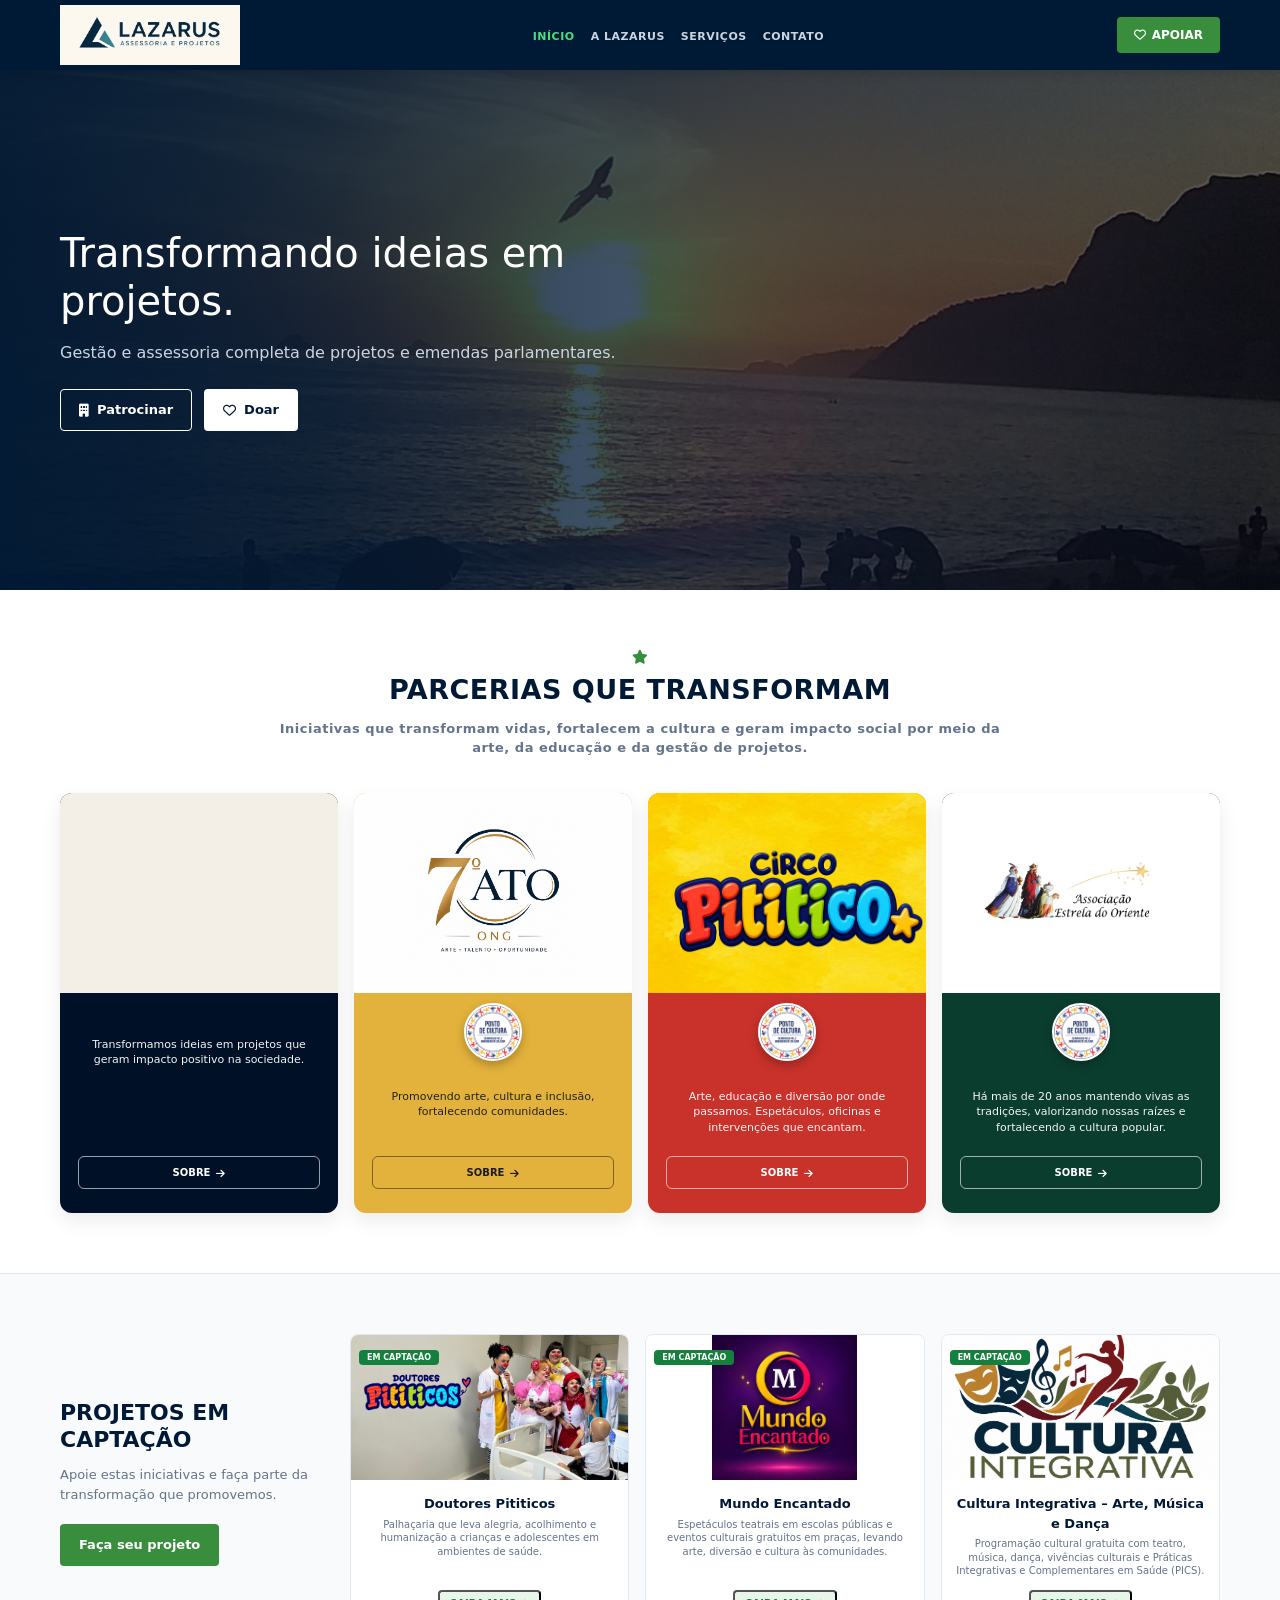
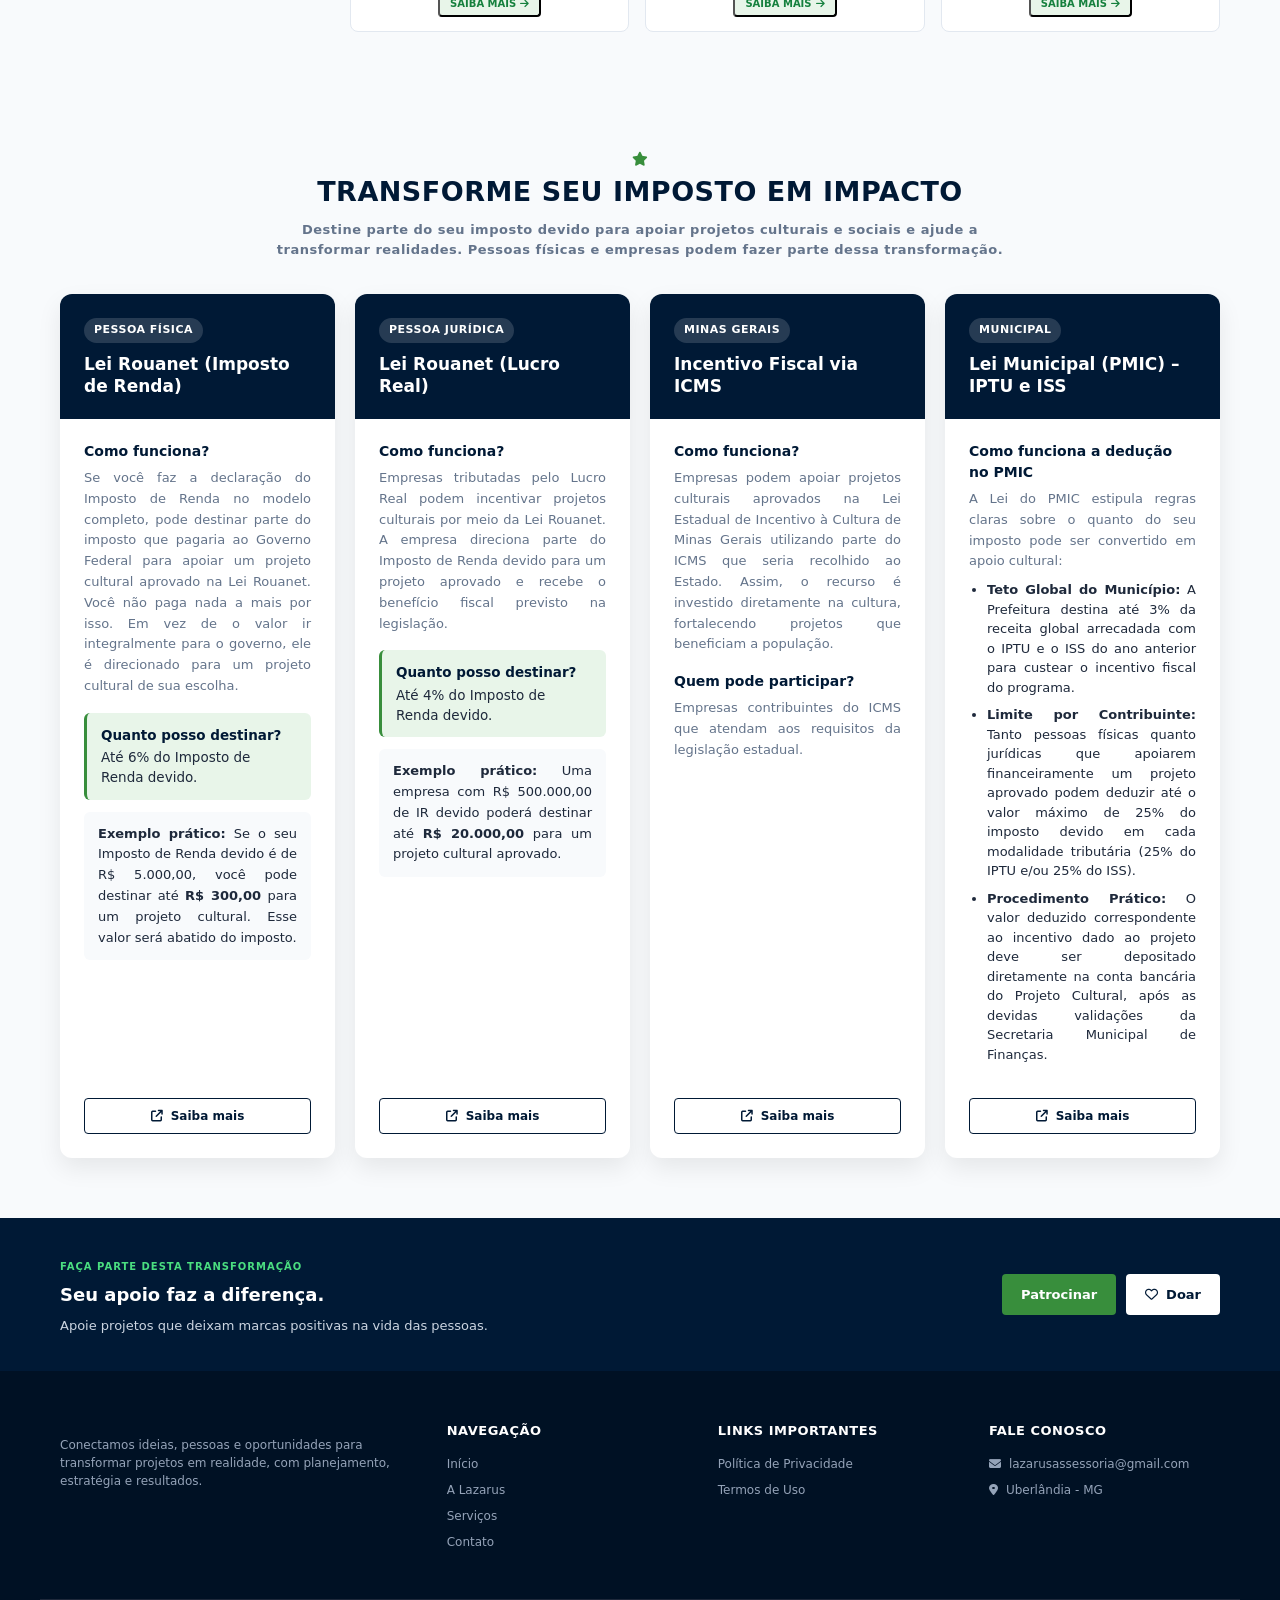
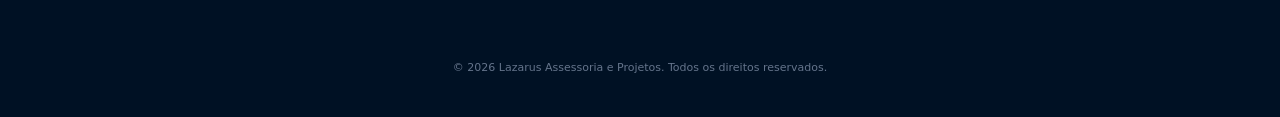
==== commit 0a484dce: "erro-1" ====
--- a/index.html
+++ b/index.html
@@ -86,7 +86,7 @@
           <div class="eco-card eco-lazarus">
             <div
               class="eco-card-header-img eco-logo-box"
-              style="background-image: url(&quot;imagens/logos/logoBranca.jpeg&quot;)"
+              style="background-image: url(&quot;imagens/capas/logoBranca.jpeg&quot;)"
               role="img"
               aria-label="Lazarus"
             ></div>
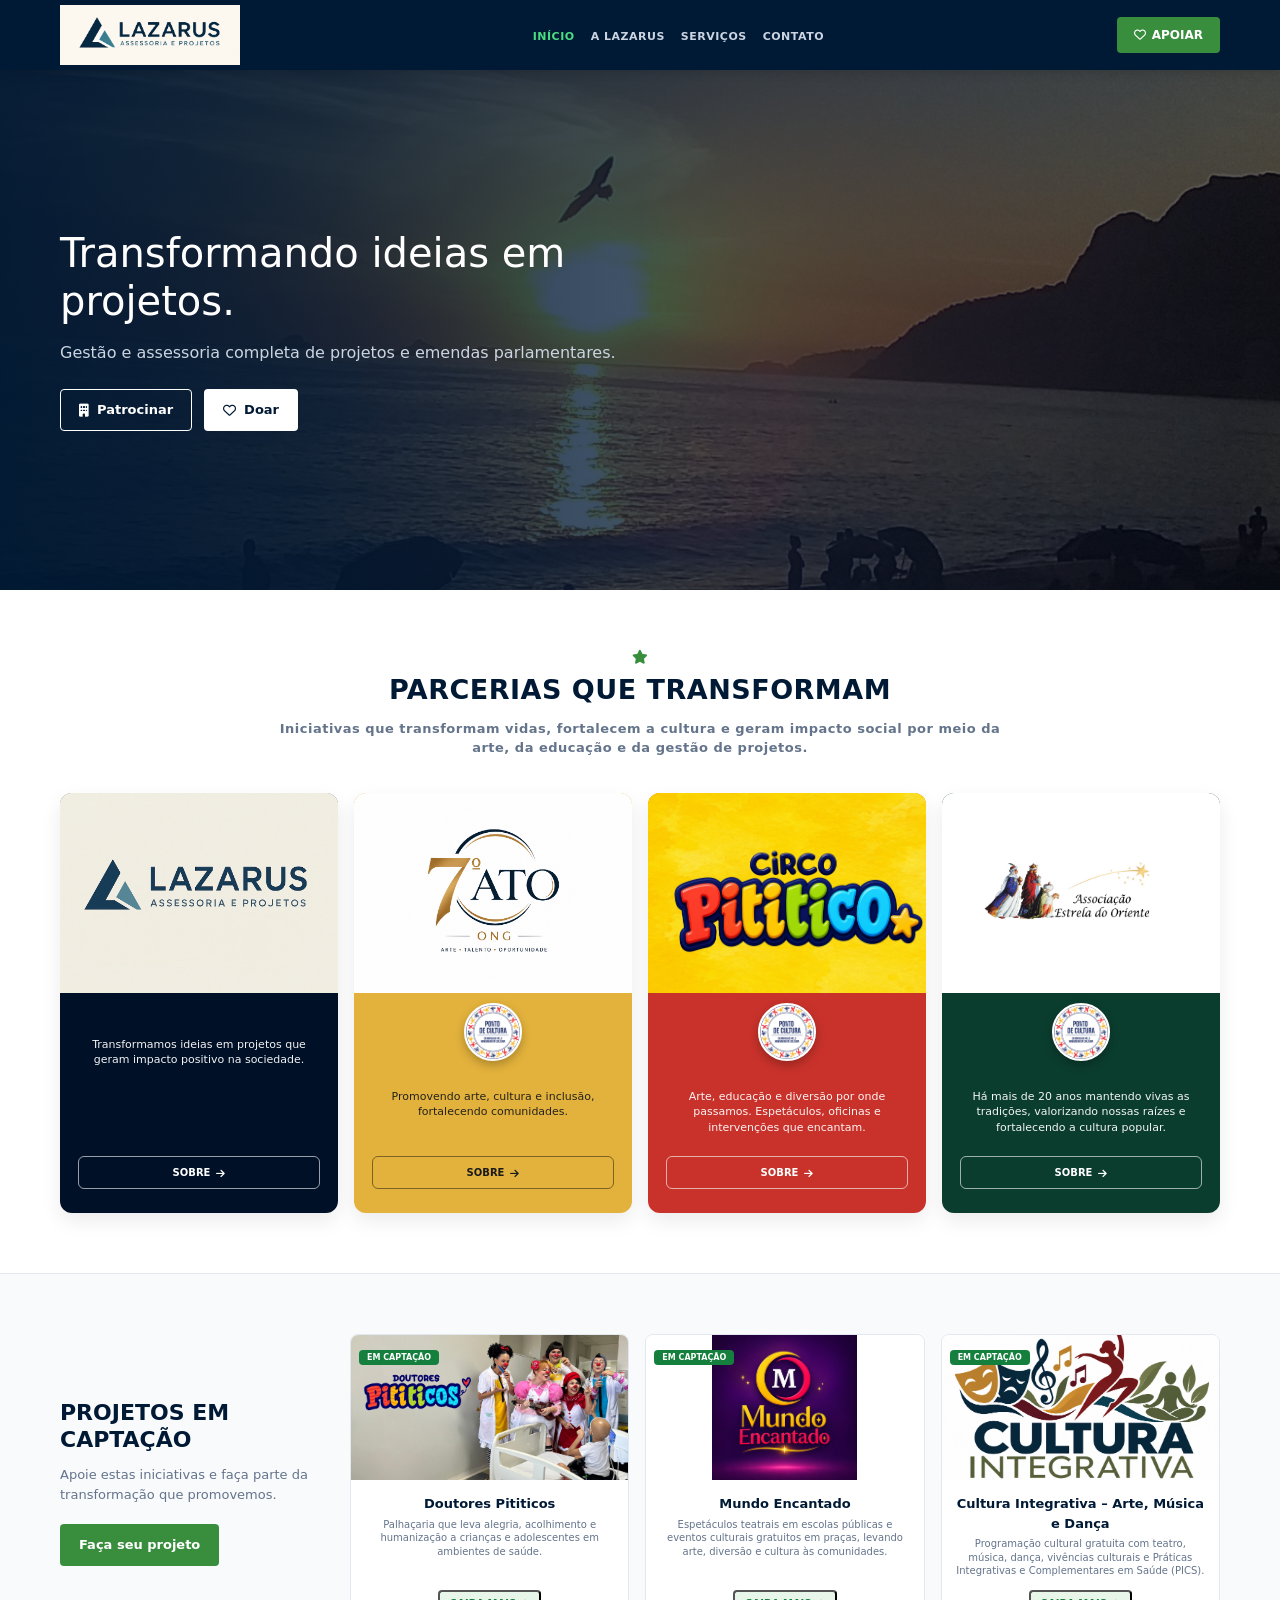
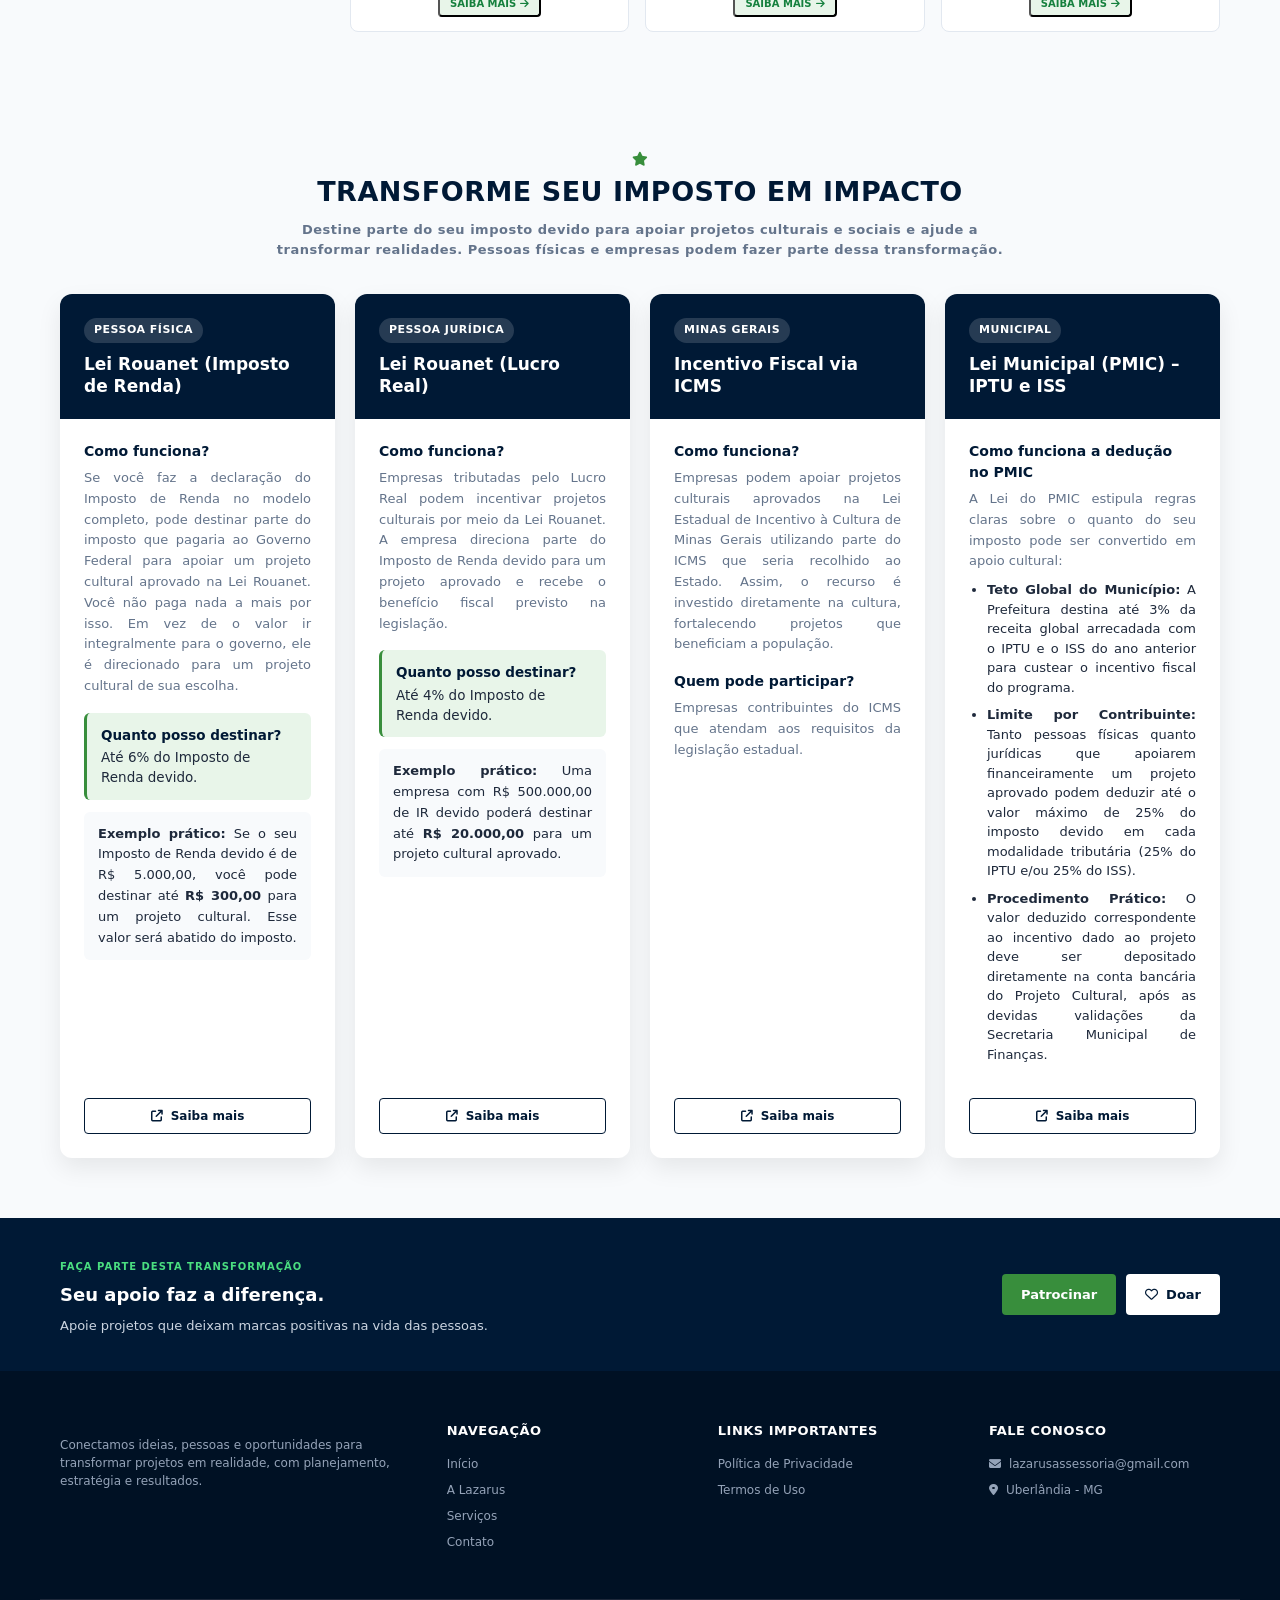
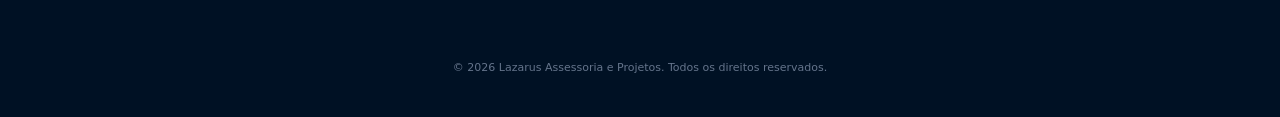
==== commit 774c6177: "erro-5" ====
--- a/index.html
+++ b/index.html
@@ -86,7 +86,7 @@
           <div class="eco-card eco-lazarus">
             <div
               class="eco-card-header-img eco-logo-box"
-              style="background-image: url(&quot;imagens/capas/logoBranca.jpeg&quot;)"
+              style="background-image: url(imagens/logos/LogoBranca.jpeg)"
               role="img"
               aria-label="Lazarus"
             ></div>
